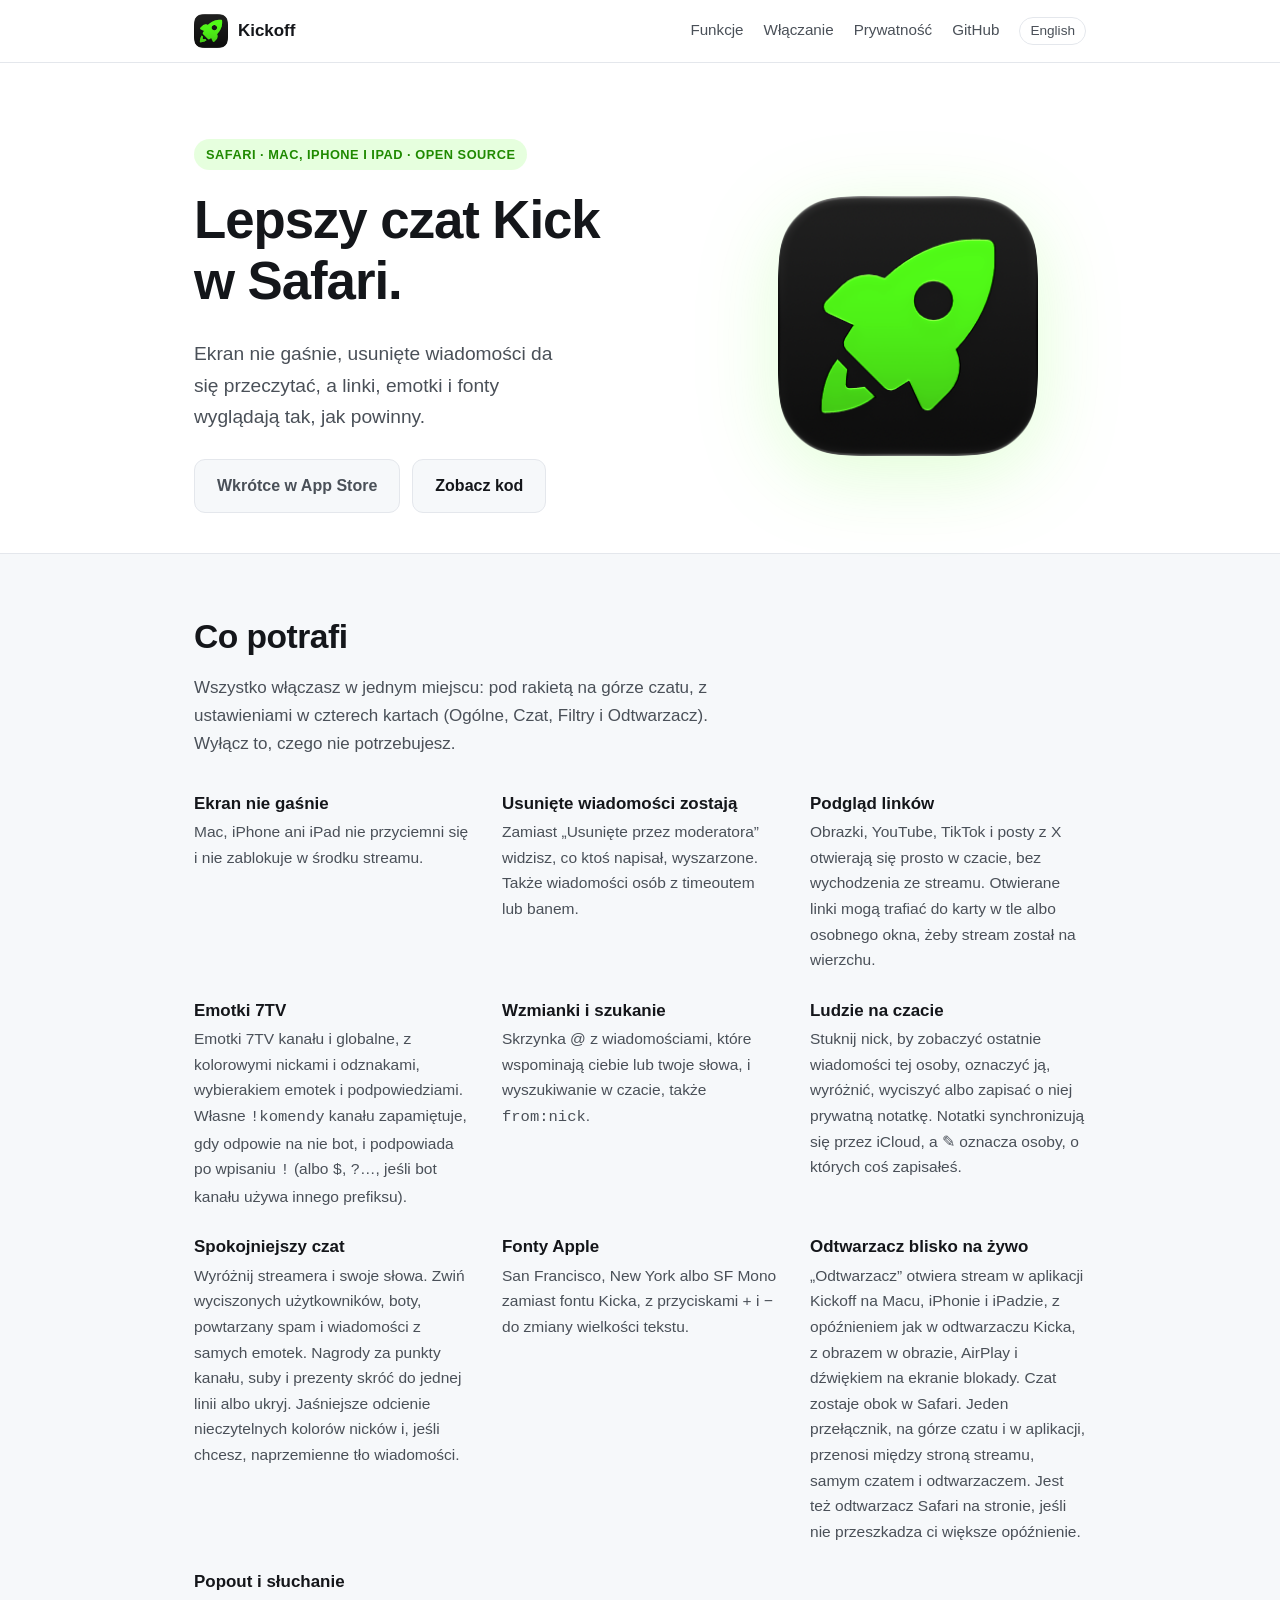
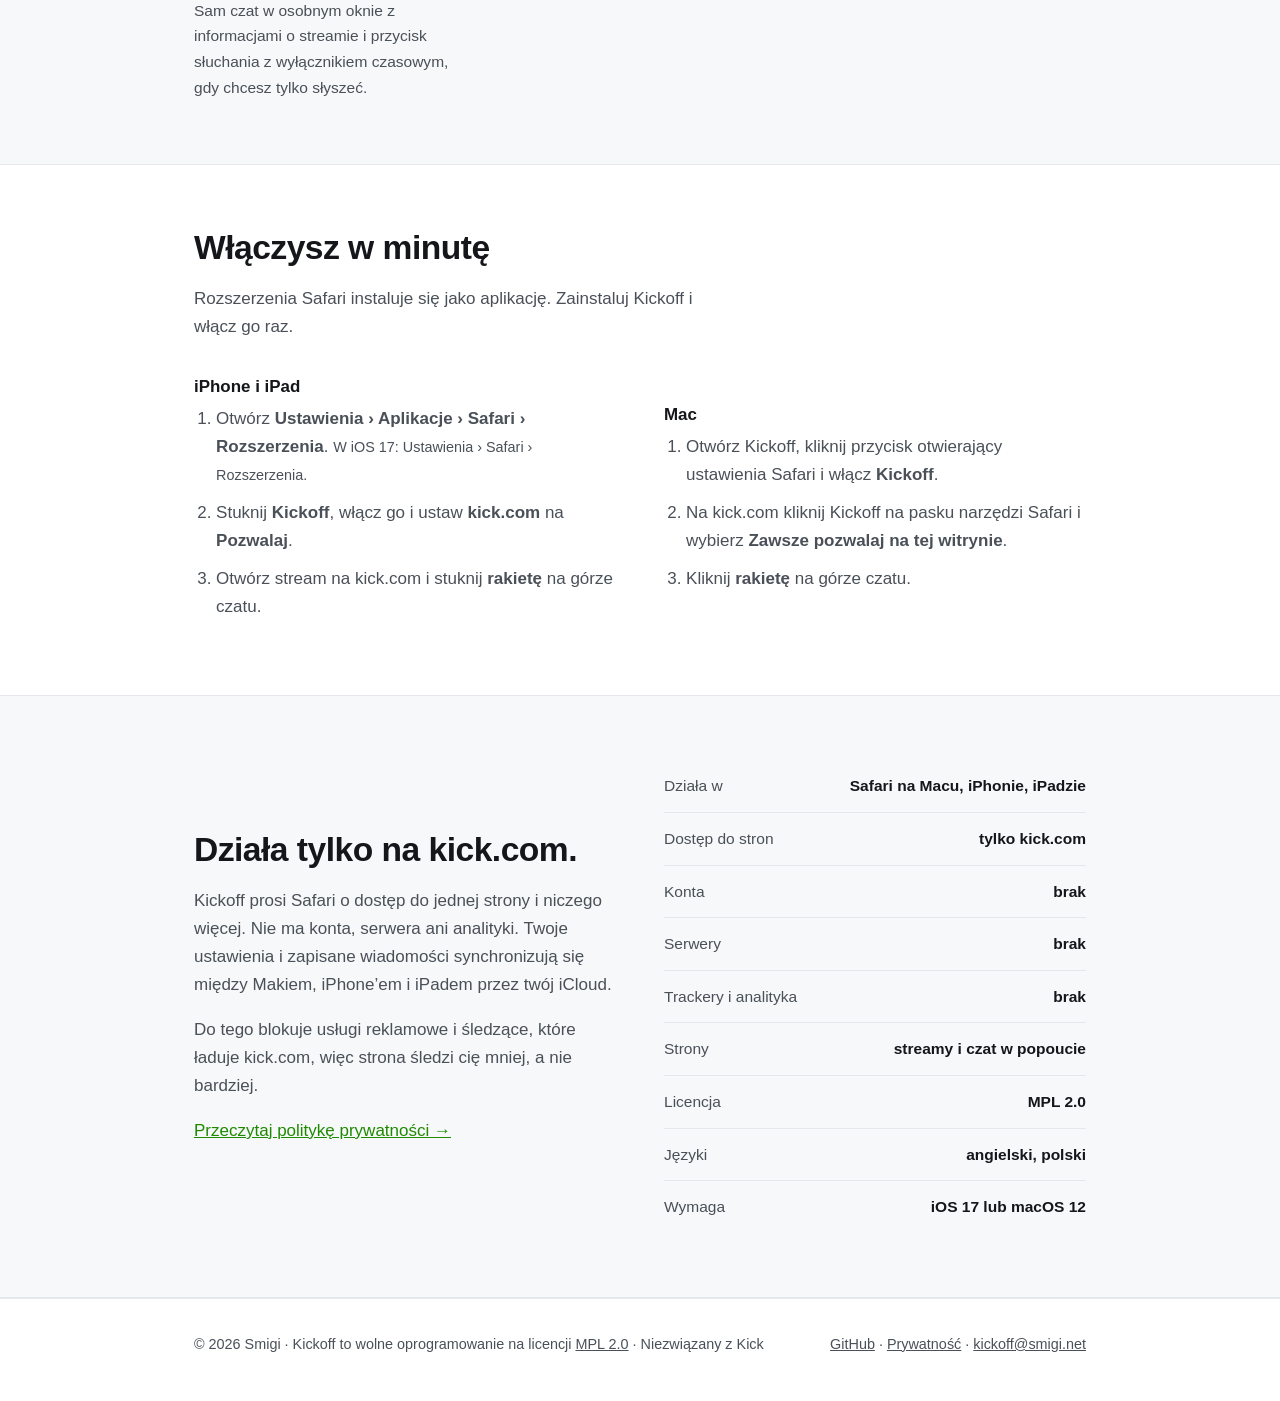
==== website/pl/index.html @ 50993822 "top channel row: Link interception (new tab), the channel link and folding buttons" ====
<!DOCTYPE html>
<html lang="pl">
<!--
  This Source Code Form is subject to the terms of the Mozilla Public License,
  v. 2.0. If a copy of the MPL was not distributed with this file, You can
  obtain one at https://mozilla.org/MPL/2.0/.
-->
<head>
  <meta charset="utf-8">
  <meta name="viewport" content="width=device-width, initial-scale=1">
  <title>Kickoff — Lepszy czat Kick.com w Safari</title>
  <meta name="description" content="Rozszerzenie Safari na Maca, iPhone’a i iPada, które ulepsza czat na Kick.com: ekran nie gaśnie, usunięte wiadomości zostają, linki mają podgląd, są emotki 7TV i fonty Apple. Bez kont i trackerów. Open source, MPL 2.0.">
  <meta property="og:title" content="Kickoff — Lepszy czat Kick.com w Safari">
  <meta property="og:description" content="Ekran nie gaśnie, usunięte wiadomości zostają, linki mają podgląd, są emotki 7TV. Dla Safari na Macu, iPhonie i iPadzie.">
  <meta property="og:image" content="https://kickoff.smigi.net/assets/icon.png">
  <meta property="og:url" content="https://kickoff.smigi.net/pl/">
  <meta name="theme-color" content="#0b0d0e">
  <meta property="og:locale" content="pl">
  <meta property="og:locale:alternate" content="en">
  <link rel="canonical" href="https://kickoff.smigi.net/pl/">
  <link rel="alternate" hreflang="en" href="https://kickoff.smigi.net/">
  <link rel="alternate" hreflang="pl" href="https://kickoff.smigi.net/pl/">
  <link rel="alternate" hreflang="x-default" href="https://kickoff.smigi.net/">
  <link rel="icon" href="../assets/icon.png" type="image/png">
  <link rel="stylesheet" href="../style.css">
</head>
<body>

<header>
  <div class="wrap">
    <a class="logo" href="/pl/">
      <img src="../assets/icon.png" alt="" width="34" height="34">
      Kickoff
    </a>
    <nav>
      <a href="#features">Funkcje</a>
      <a href="#setup">Włączanie</a>
      <a href="/pl/privacy/">Prywatność</a>
      <a href="https://github.com/lakafior/Kickoff">GitHub</a>
      <a class="lang" href="/" hreflang="en" lang="en">English</a>
    </nav>
  </div>
</header>

<section class="hero">
  <div class="wrap">
    <div>
      <span class="tag">Safari · Mac, iPhone i iPad · Open source</span>
      <h1>Lepszy czat Kick w&nbsp;Safari.</h1>
      <p class="lede">Ekran nie gaśnie, usunięte wiadomości da się przeczytać, a linki, emotki i fonty wyglądają tak, jak powinny.</p>
      <div class="cta">
        <span class="btn btn-soon">Wkrótce w App&nbsp;Store</span>
        <a class="btn btn-secondary" href="https://github.com/lakafior/Kickoff">Zobacz kod</a>
      </div>
    </div>
    <img class="hero-icon" src="../assets/icon.png" width="256" height="256" alt="Ikona Kickoff: zielona rakieta na czarnym tle.">
  </div>
</section>

<section id="features" class="alt">
  <div class="wrap">
    <div class="section-head">
      <h2>Co potrafi</h2>
      <p>Wszystko włączasz w jednym miejscu: pod rakietą na górze czatu, z ustawieniami w czterech kartach (Ogólne, Czat, Filtry i Odtwarzacz). Wyłącz to, czego nie potrzebujesz.</p>
    </div>
    <div class="grid">
      <div class="feature">
        <h3>Ekran nie gaśnie</h3>
        <p>Mac, iPhone ani iPad nie przyciemni się i nie zablokuje w środku streamu.</p>
      </div>
      <div class="feature">
        <h3>Usunięte wiadomości zostają</h3>
        <p>Zamiast „Usunięte przez moderatora” widzisz, co ktoś napisał, wyszarzone. Także wiadomości osób z timeoutem lub banem.</p>
      </div>
      <div class="feature">
        <h3>Podgląd linków</h3>
        <p>Obrazki, YouTube, TikTok i posty z X otwierają się prosto w czacie, bez wychodzenia ze streamu. Otwierane linki mogą trafiać do karty w tle albo osobnego okna, żeby stream został na wierzchu.</p>
      </div>
      <div class="feature">
        <h3>Emotki 7TV</h3>
        <p>Emotki 7TV kanału i globalne, z kolorowymi nickami i odznakami, wybierakiem emotek i podpowiedziami. Własne <code>!komendy</code> kanału zapamiętuje, gdy odpowie na nie bot, i podpowiada po wpisaniu <code>!</code> (albo <code>$</code>, <code>?</code>…, jeśli bot kanału używa innego prefiksu).</p>
      </div>
      <div class="feature">
        <h3>Wzmianki i szukanie</h3>
        <p>Skrzynka @ z wiadomościami, które wspominają ciebie lub twoje słowa, i wyszukiwanie w czacie, także <code>from:nick</code>.</p>
      </div>
      <div class="feature">
        <h3>Ludzie na czacie</h3>
        <p>Stuknij nick, by zobaczyć ostatnie wiadomości tej osoby, oznaczyć ją, wyróżnić, wyciszyć albo zapisać o niej prywatną notatkę. Notatki synchronizują się przez iCloud, a ✎ oznacza osoby, o których coś zapisałeś.</p>
      </div>
      <div class="feature">
        <h3>Spokojniejszy czat</h3>
        <p>Wyróżnij streamera i swoje słowa. Zwiń wyciszonych użytkowników, boty, powtarzany spam i wiadomości z samych emotek. Nagrody za punkty kanału, suby i prezenty skróć do jednej linii albo ukryj. Jaśniejsze odcienie nieczytelnych kolorów nicków i, jeśli chcesz, naprzemienne tło wiadomości.</p>
      </div>
      <div class="feature">
        <h3>Fonty Apple</h3>
        <p>San Francisco, New York albo SF Mono zamiast fontu Kicka, z przyciskami + i − do zmiany wielkości tekstu.</p>
      </div>
      <div class="feature">
        <h3>Odtwarzacz blisko na żywo</h3>
        <p>„Odtwarzacz” otwiera stream w aplikacji Kickoff na Macu, iPhonie i iPadzie, z opóźnieniem jak w odtwarzaczu Kicka, z obrazem w obrazie, AirPlay i dźwiękiem na ekranie blokady. Czat zostaje obok w Safari. Jeden przełącznik, na górze czatu i w aplikacji, przenosi między stroną streamu, samym czatem i odtwarzaczem. Jest też odtwarzacz Safari na stronie, jeśli nie przeszkadza ci większe opóźnienie.</p>
      </div>
      <div class="feature">
        <h3>Popout i słuchanie</h3>
        <p>Sam czat w osobnym oknie z informacjami o streamie i przycisk słuchania z wyłącznikiem czasowym, gdy chcesz tylko słyszeć.</p>
      </div>
    </div>
  </div>
</section>

<section id="setup">
  <div class="wrap">
    <div class="section-head">
      <h2>Włączysz w minutę</h2>
      <p>Rozszerzenia Safari instaluje się jako aplikację. Zainstaluj Kickoff i włącz go raz.</p>
    </div>
    <div class="split">
      <div>
        <h3>iPhone i iPad</h3>
        <ol class="steps">
          <li>Otwórz <b>Ustawienia › Aplikacje › Safari › Rozszerzenia</b>. <span class="note">W iOS 17: Ustawienia › Safari › Rozszerzenia.</span></li>
          <li>Stuknij <b>Kickoff</b>, włącz go i ustaw <b>kick.com</b> na <b>Pozwalaj</b>.</li>
          <li>Otwórz stream na kick.com i stuknij <b>rakietę</b> na górze czatu.</li>
        </ol>
      </div>
      <div>
        <h3>Mac</h3>
        <ol class="steps">
          <li>Otwórz Kickoff, kliknij przycisk otwierający ustawienia Safari i włącz <b>Kickoff</b>.</li>
          <li>Na kick.com kliknij Kickoff na pasku narzędzi Safari i wybierz <b>Zawsze pozwalaj na tej witrynie</b>.</li>
          <li>Kliknij <b>rakietę</b> na górze czatu.</li>
        </ol>
      </div>
    </div>
  </div>
</section>

<section class="alt">
  <div class="wrap">
    <div class="split">
      <div>
        <h2>Działa tylko na kick.com.</h2>
        <p>
          Kickoff prosi Safari o dostęp do jednej strony i niczego więcej. Nie ma
          konta, serwera ani analityki. Twoje ustawienia i zapisane wiadomości
          synchronizują się między Makiem, iPhone’em i iPadem przez twój iCloud.
        </p>
        <p>
          Do tego blokuje usługi reklamowe i śledzące, które ładuje kick.com, więc
          strona śledzi cię mniej, a nie bardziej.
        </p>
        <p><a href="/pl/privacy/">Przeczytaj politykę prywatności →</a></p>
      </div>
      <ul class="facts">
        <li><span>Działa w</span> <b>Safari na Macu, iPhonie, iPadzie</b></li>
        <li><span>Dostęp do stron</span> <b>tylko kick.com</b></li>
        <li><span>Konta</span> <b>brak</b></li>
        <li><span>Serwery</span> <b>brak</b></li>
        <li><span>Trackery i analityka</span> <b>brak</b></li>
        <li><span>Strony</span> <b>streamy i czat w popoucie</b></li>
        <li><span>Licencja</span> <b>MPL 2.0</b></li>
        <li><span>Języki</span> <b>angielski, polski</b></li>
        <li><span>Wymaga</span> <b>iOS 17 lub macOS 12</b></li>
      </ul>
    </div>
  </div>
</section>

<footer>
  <div class="wrap">
    <span>© 2026 Smigi · Kickoff to wolne oprogramowanie na licencji
      <a href="https://github.com/lakafior/Kickoff/blob/main/LICENSE">MPL 2.0</a> ·
      Niezwiązany z Kick</span>
    <span>
      <a href="https://github.com/lakafior/Kickoff">GitHub</a> ·
      <a href="/pl/privacy/">Prywatność</a> ·
      <a href="mailto:kickoff@smigi.net">kickoff@smigi.net</a>
    </span>
  </div>
</footer>

<!-- smigi.net window chrome: traffic lights + minimize-to-dock.
     Loads from localhost during development, smigi.net in production. -->
<script>
  (function () {
    var local = location.hostname === "localhost" || location.hostname === "127.0.0.1";
    var s = document.createElement("script");
    s.src = (local ? "" : "https://smigi.net") + "/os/chrome.js";
    s.dataset.app = "kickoff";
    s.dataset.title = "Kickoff";
    document.head.appendChild(s);
  })();
</script>

</body>
</html>
---- website/style.css ----
/* This Source Code Form is subject to the terms of the Mozilla Public License,
   v. 2.0. If a copy of the MPL was not distributed with this file, You can
   obtain one at https://mozilla.org/MPL/2.0/. */

/* No framework, no build step, no JavaScript of our own. Same shape as
   dutch.smigi.net, in Kickoff's colours: Kick green on near-black. */

:root {
  --green: #53fc18;  /* the app icon's rocket */
  --green-ink: #1f8a00; /* green text that reads on white */
  --ink: #14161a;
  --body: #4a5058;
  --line: #e4e7ec;
  --bg: #ffffff;
  --panel: #f6f8fa;
  --radius: 14px;
  --wrap: 940px;
}

@media (prefers-color-scheme: dark) {
  :root {
    --green-ink: var(--green);
    --ink: #f2f4f7;
    --body: #a8b0ba;
    --line: #262a31;
    --bg: #0b0d0e;
    --panel: #141719;
  }
}

* { box-sizing: border-box; }

html { -webkit-text-size-adjust: 100%; }

body {
  margin: 0;
  background: var(--bg);
  color: var(--body);
  font: 17px/1.65 -apple-system, BlinkMacSystemFont, "Segoe UI", Roboto,
        "Helvetica Neue", Arial, sans-serif;
  text-rendering: optimizeLegibility;
}

.wrap {
  width: 100%;
  max-width: var(--wrap);
  margin: 0 auto;
  padding: 0 24px;
}

h1, h2, h3 { color: var(--ink); line-height: 1.15; margin: 0 0 .5em; }
h1 { font-size: clamp(2.1rem, 6vw, 3.3rem); letter-spacing: -.02em; font-weight: 700; }
h2 { font-size: clamp(1.5rem, 3.6vw, 2.1rem); letter-spacing: -.015em; font-weight: 650; }
h3 { font-size: 1.06rem; font-weight: 650; }
p { margin: 0 0 1em; }
a { color: var(--green-ink); }

/* ---- header ---- */

header {
  border-bottom: 1px solid var(--line);
  position: sticky;
  top: var(--mw-bar-h, 0px); /* clears the smigi.net titlebar when present */
  background: color-mix(in srgb, var(--bg) 88%, transparent);
  backdrop-filter: saturate(160%) blur(12px);
  z-index: 10;
}

/* In windowed mode the page scrolls inside the frame, so stick to its top */
html.mw-windowed header { top: 0; }
header .wrap {
  display: flex;
  align-items: center;
  justify-content: space-between;
  gap: 16px;
  min-height: 62px;
  flex-wrap: wrap;
}
.logo {
  display: inline-flex;
  align-items: center;
  gap: 10px;
  font-weight: 650;
  color: var(--ink);
  text-decoration: none;
  font-size: 1.06rem;
}
.logo img { border-radius: 8px; display: block; }
nav { display: flex; gap: 20px; flex-wrap: wrap; }
nav a { color: var(--body); text-decoration: none; font-size: .95rem; }
nav a:hover { color: var(--ink); }

/* The language switch: set apart from the section links, as on Dutch's site. */
nav a.lang {
  padding: 2px 10px;
  border: 1px solid var(--line);
  border-radius: 999px;
  font-size: .85rem;
}

/* ---- hero ---- */

.hero { padding: 76px 0 40px; }
.hero .wrap {
  display: grid;
  grid-template-columns: 1.15fr .85fr;
  gap: 56px;
  align-items: center;
}
.lede { font-size: 1.2rem; max-width: 36ch; }
.tag {
  display: inline-block;
  font-size: .8rem;
  font-weight: 600;
  letter-spacing: .04em;
  text-transform: uppercase;
  color: var(--green-ink);
  background: rgba(83, 252, 24, .14);
  border-radius: 999px;
  padding: 5px 12px;
  margin-bottom: 20px;
}

.cta { display: flex; gap: 12px; flex-wrap: wrap; margin-top: 26px; }
.btn {
  display: inline-block;
  padding: 13px 22px;
  border-radius: 11px;
  font-weight: 600;
  font-size: 1rem;
  text-decoration: none;
  border: 1px solid transparent;
}
.btn-primary { color: #0b0d0e; background: var(--green); }
.btn-secondary { color: var(--ink); border-color: var(--line); background: var(--panel); }
/* Until the App Store listing is live: looks like the button, isn't a link. */
.btn-soon { color: var(--body); border-color: var(--line); background: var(--panel); cursor: default; }

.hero-icon {
  display: block;
  width: 100%;
  max-width: 260px;
  height: auto;
  margin-inline: auto;
  filter: drop-shadow(0 18px 40px rgba(83, 252, 24, .18));
}

/* ---- sections ---- */

section { padding: 64px 0; }
section.alt { background: var(--panel); border-block: 1px solid var(--line); }
.section-head { max-width: 56ch; margin-bottom: 36px; }

.grid {
  display: grid;
  grid-template-columns: repeat(auto-fit, minmax(230px, 1fr));
  gap: 28px 32px;
}
.feature p { margin: 0; font-size: .97rem; }
.feature h3 { margin-bottom: .35em; }

.split {
  display: grid;
  grid-template-columns: 1fr 1fr;
  gap: 48px;
  align-items: center;
}

.steps { margin: 0; padding-left: 1.3em; }
.steps li { margin-bottom: .6em; }
.steps h3 { margin-bottom: .6em; }

.facts { list-style: none; margin: 0; padding: 0; }
.facts li {
  padding: 13px 0;
  border-bottom: 1px solid var(--line);
  display: flex;
  justify-content: space-between;
  gap: 18px;
  font-size: .97rem;
}
.facts li:last-child { border-bottom: 0; }
.facts b { color: var(--ink); font-weight: 600; text-align: right; }

.note { font-size: .9rem; }

/* ---- footer ---- */

footer {
  border-top: 1px solid var(--line);
  padding: 34px 0 46px;
  font-size: .9rem;
}
footer .wrap { display: flex; justify-content: space-between; gap: 18px; flex-wrap: wrap; }
footer a { color: var(--body); }

/* ---- prose (privacy) ---- */

/* padding-block, not the `padding` shorthand: this class sits on the same
   element as .wrap, and a shorthand here would reset .wrap's horizontal padding
   to zero and run the text into the edge of the screen. */
.prose { max-width: 68ch; padding-block: 56px 72px; }
.prose h2 { margin-top: 1.9em; }
.prose ul { padding-left: 1.15em; }
.prose li { margin-bottom: .45em; }
.prose .updated { font-size: .9rem; color: var(--body); }
.prose code { font-size: .9em; }

@media (max-width: 760px) {
  .hero { padding-top: 48px; }
  .hero .wrap, .split { grid-template-columns: 1fr; gap: 36px; }
  .hero-icon { max-width: 160px; }
  .lede { max-width: none; }
  section { padding: 48px 0; }
}
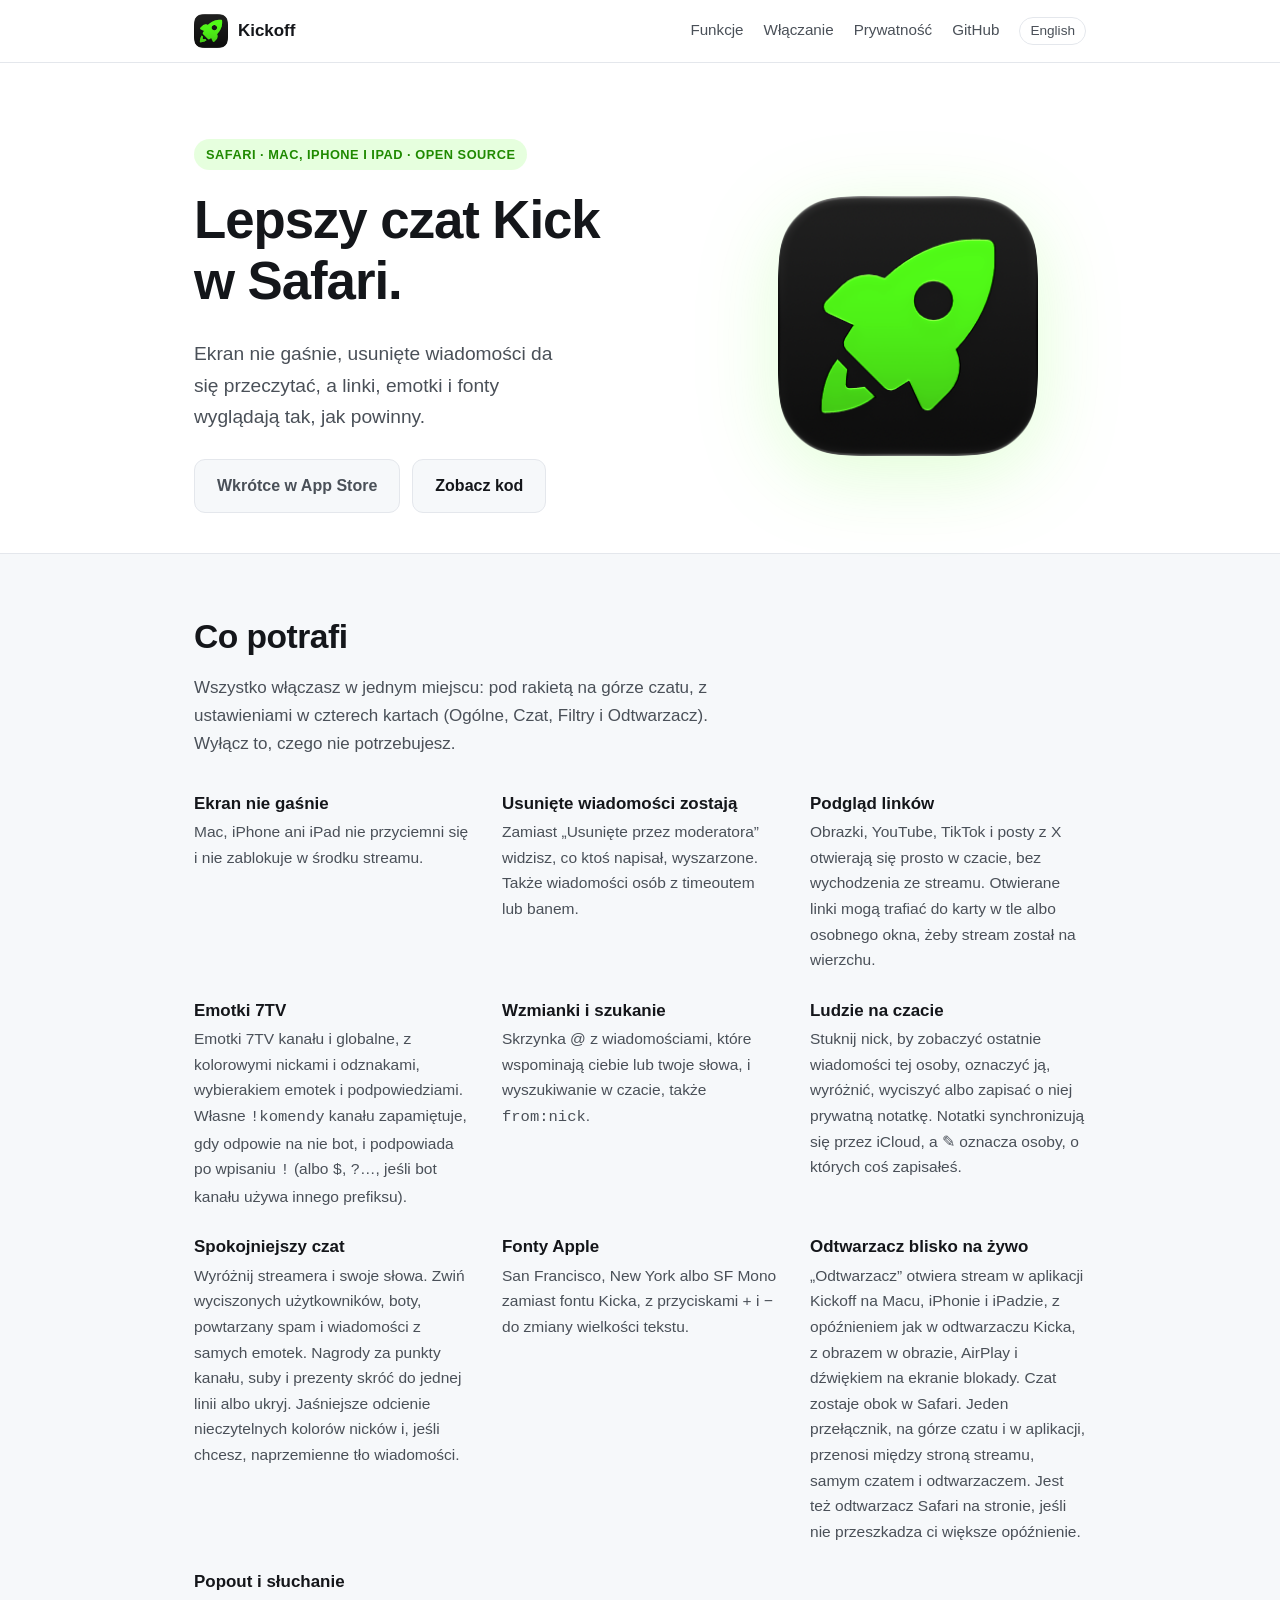
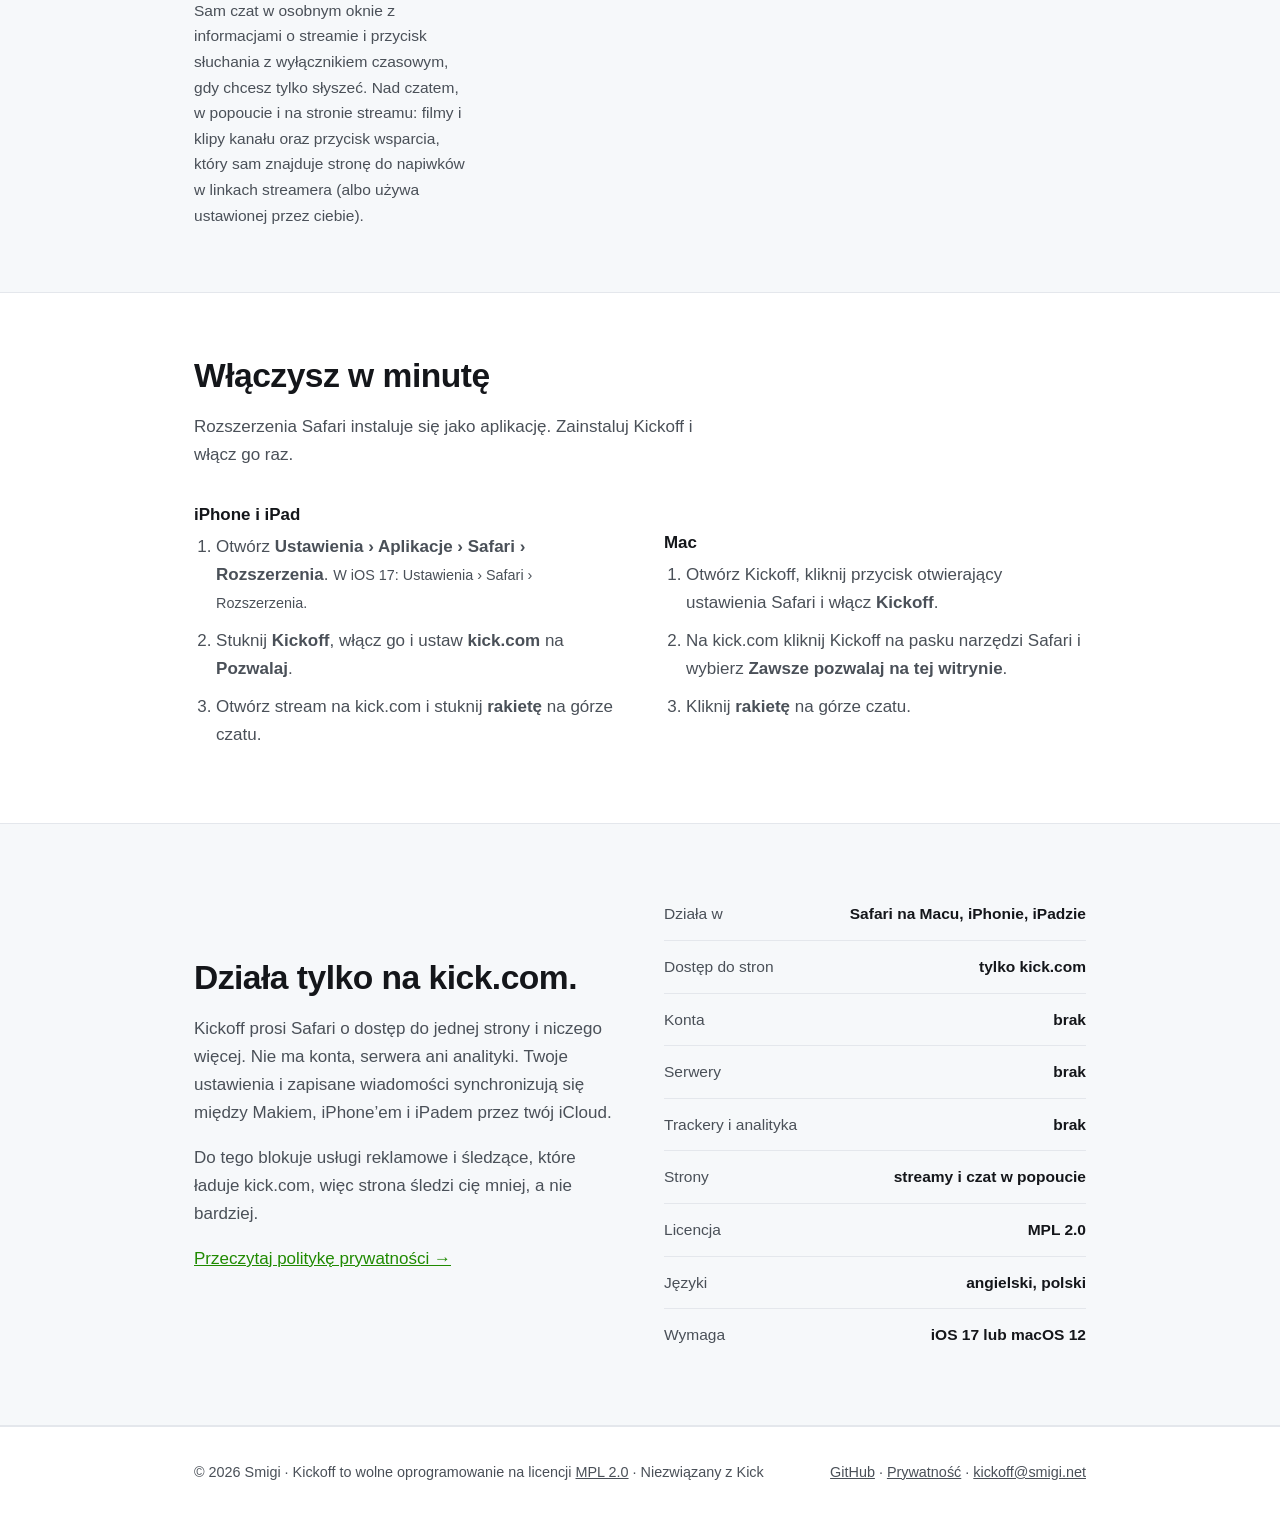
==== commit fcc54751: "new top row buttons: clip, vods, donate with per channel donate url. make all of those links open in" ====
--- a/website/pl/index.html
+++ b/website/pl/index.html
@@ -102,7 +102,7 @@
       </div>
       <div class="feature">
         <h3>Popout i słuchanie</h3>
-        <p>Sam czat w osobnym oknie z informacjami o streamie i przycisk słuchania z wyłącznikiem czasowym, gdy chcesz tylko słyszeć.</p>
+        <p>Sam czat w osobnym oknie z informacjami o streamie i przycisk słuchania z wyłącznikiem czasowym, gdy chcesz tylko słyszeć. Nad czatem, w popoucie i na stronie streamu: filmy i klipy kanału oraz przycisk wsparcia, który sam znajduje stronę do napiwków w linkach streamera (albo używa ustawionej przez ciebie).</p>
       </div>
     </div>
   </div>
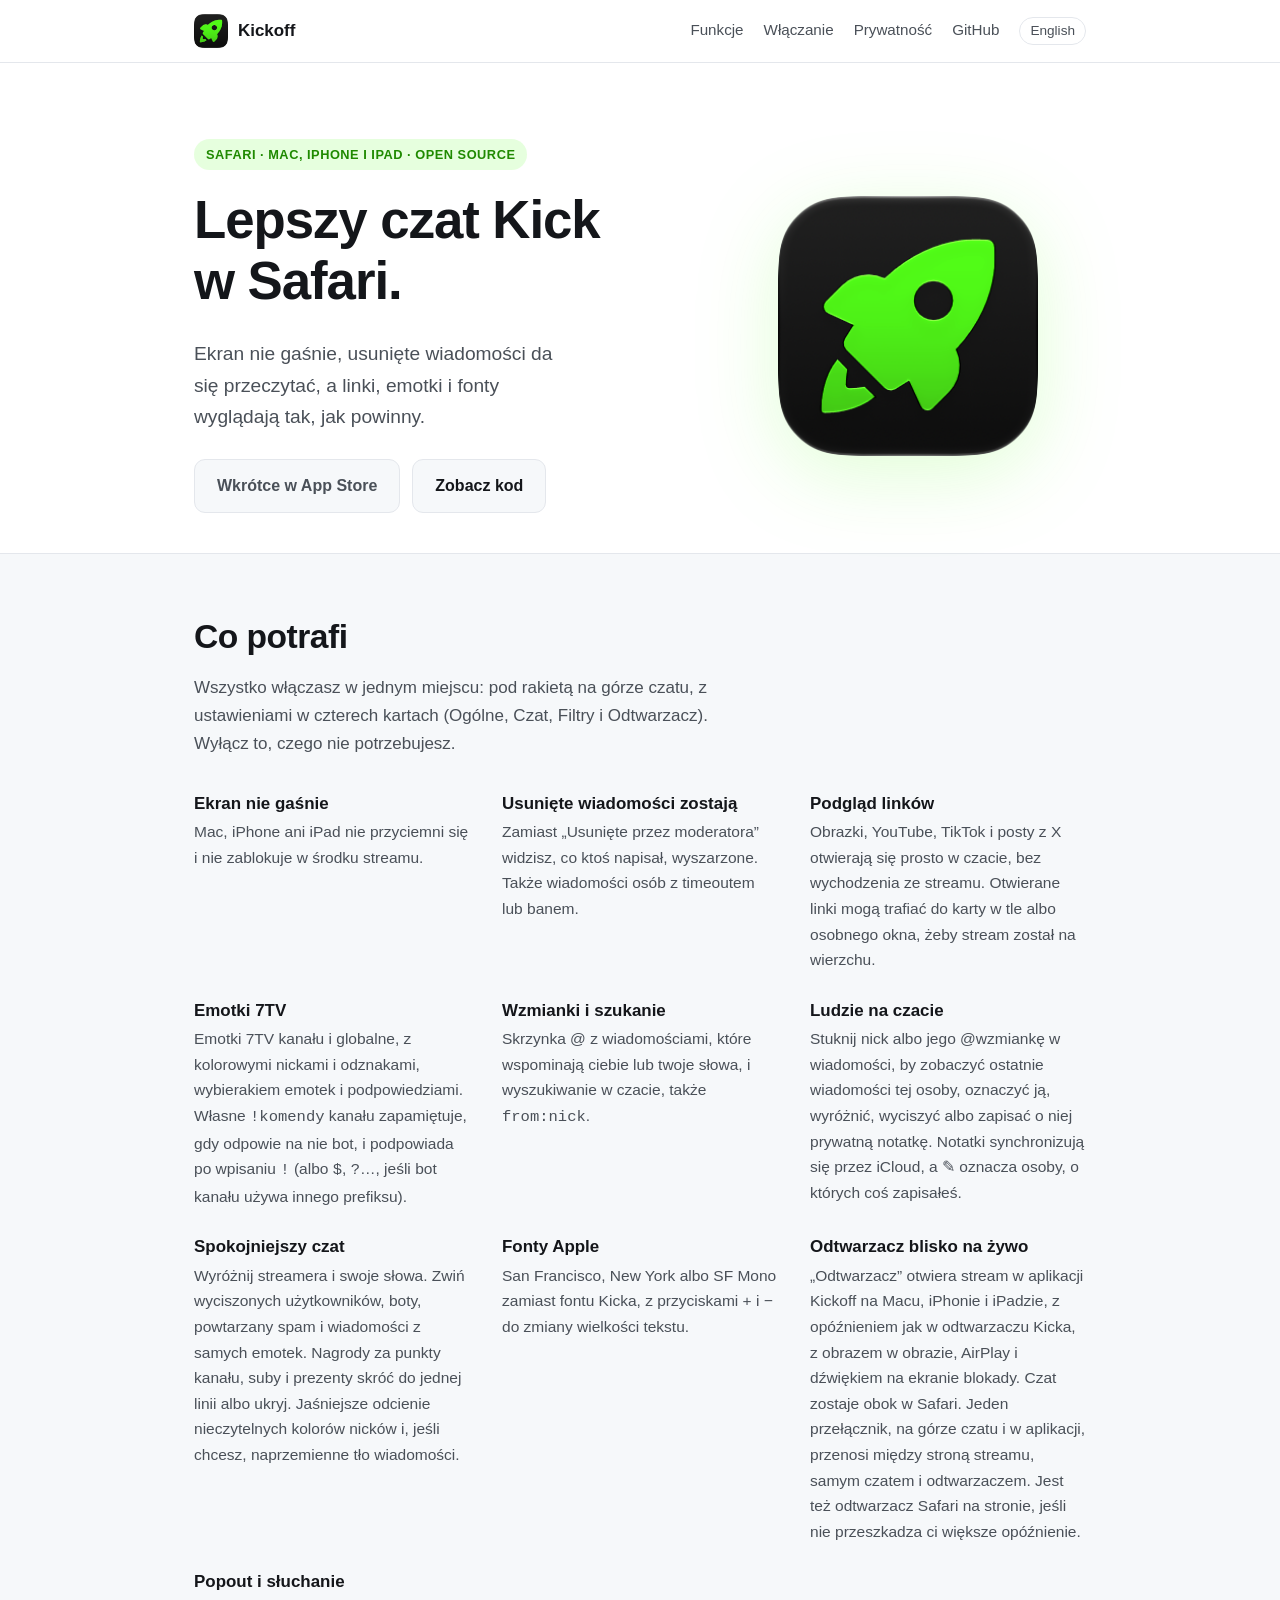
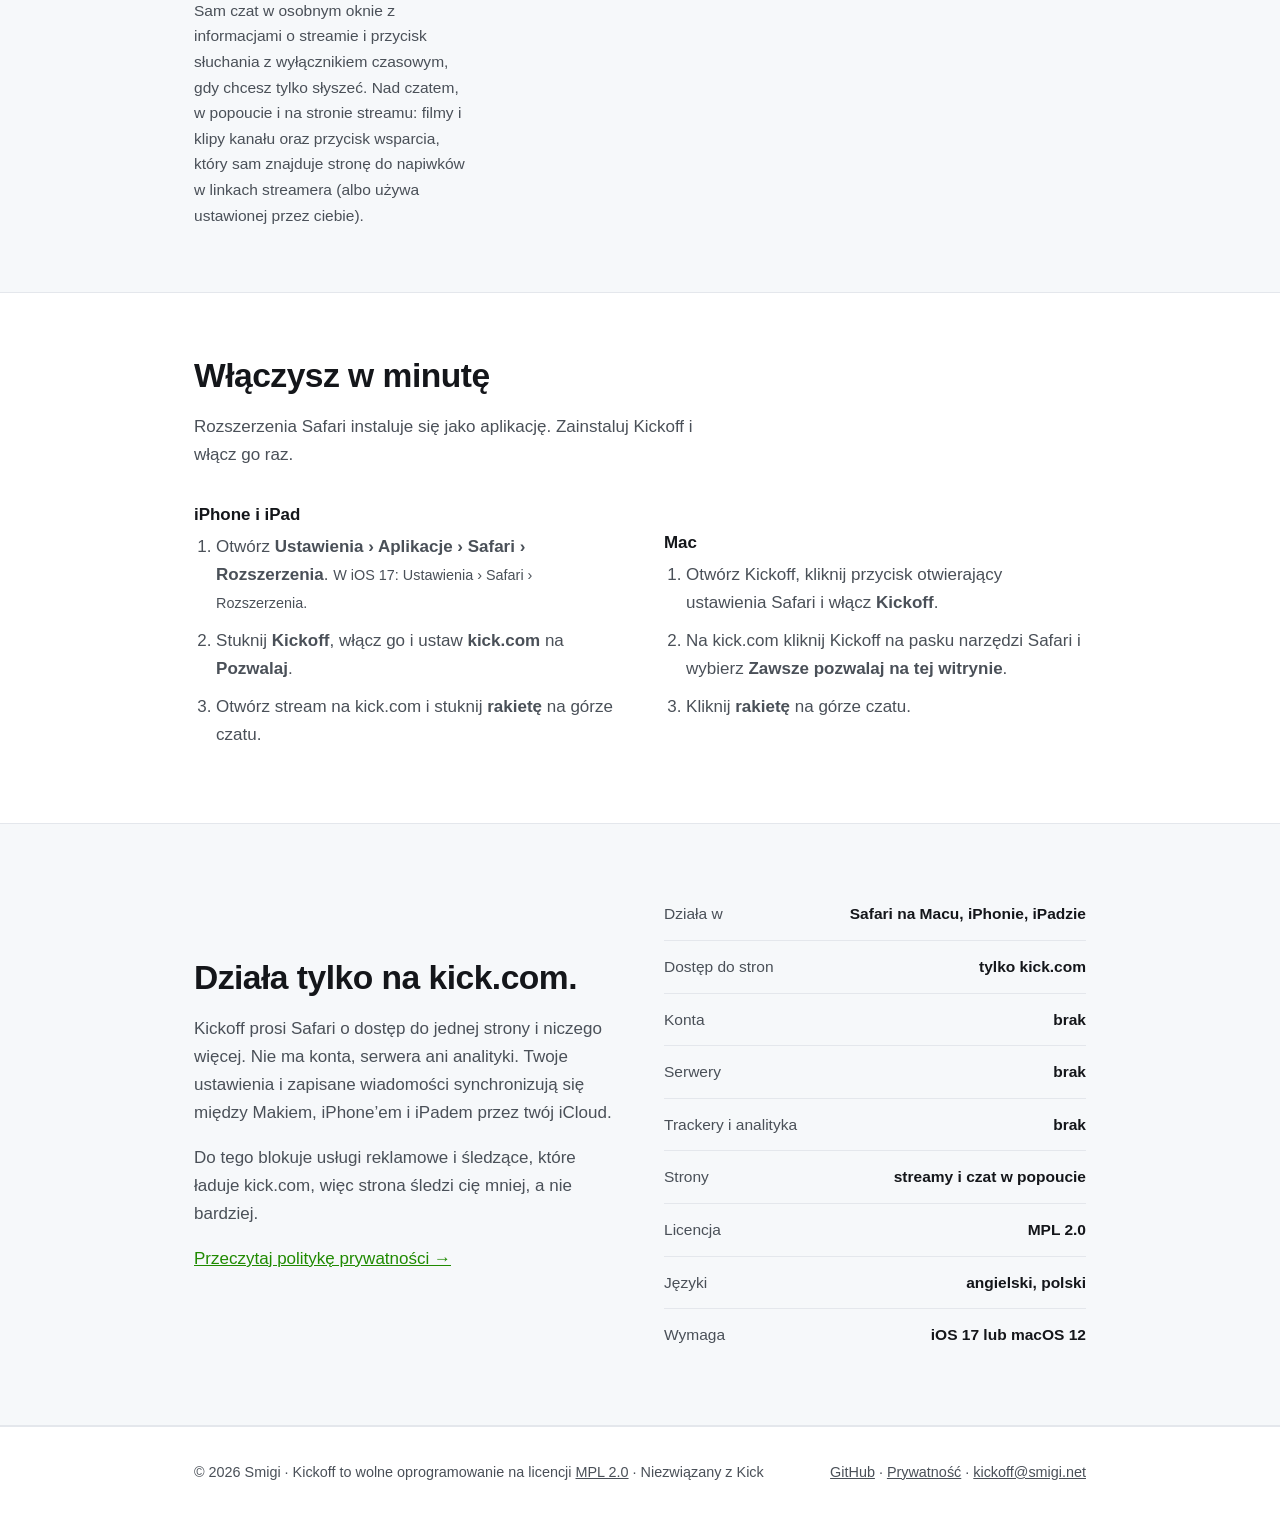
==== commit 98f72d33: "When a message contains @username, that name now shows in bold. Tapping it opens Kick’s user card fo" ====
--- a/website/pl/index.html
+++ b/website/pl/index.html
@@ -86,7 +86,7 @@
       </div>
       <div class="feature">
         <h3>Ludzie na czacie</h3>
-        <p>Stuknij nick, by zobaczyć ostatnie wiadomości tej osoby, oznaczyć ją, wyróżnić, wyciszyć albo zapisać o niej prywatną notatkę. Notatki synchronizują się przez iCloud, a ✎ oznacza osoby, o których coś zapisałeś.</p>
+        <p>Stuknij nick albo jego @wzmiankę w wiadomości, by zobaczyć ostatnie wiadomości tej osoby, oznaczyć ją, wyróżnić, wyciszyć albo zapisać o niej prywatną notatkę. Notatki synchronizują się przez iCloud, a ✎ oznacza osoby, o których coś zapisałeś.</p>
       </div>
       <div class="feature">
         <h3>Spokojniejszy czat</h3>
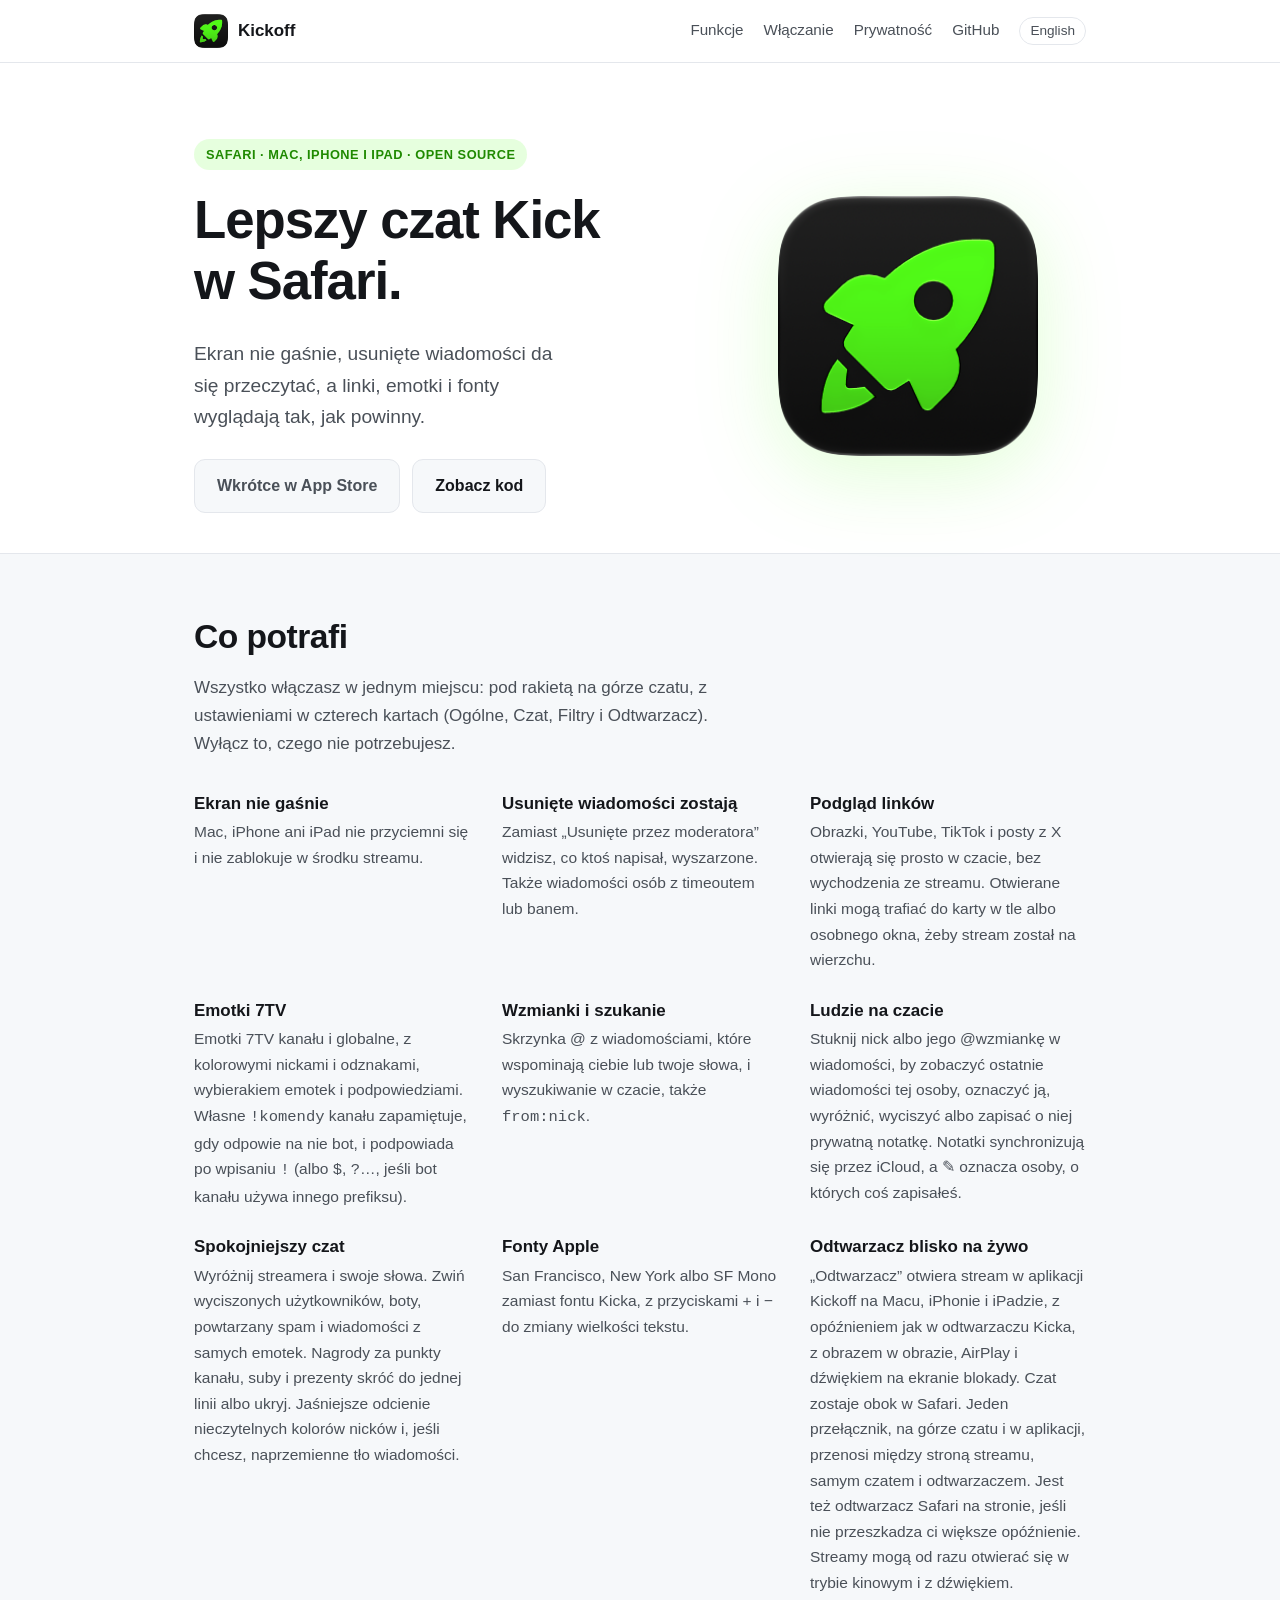
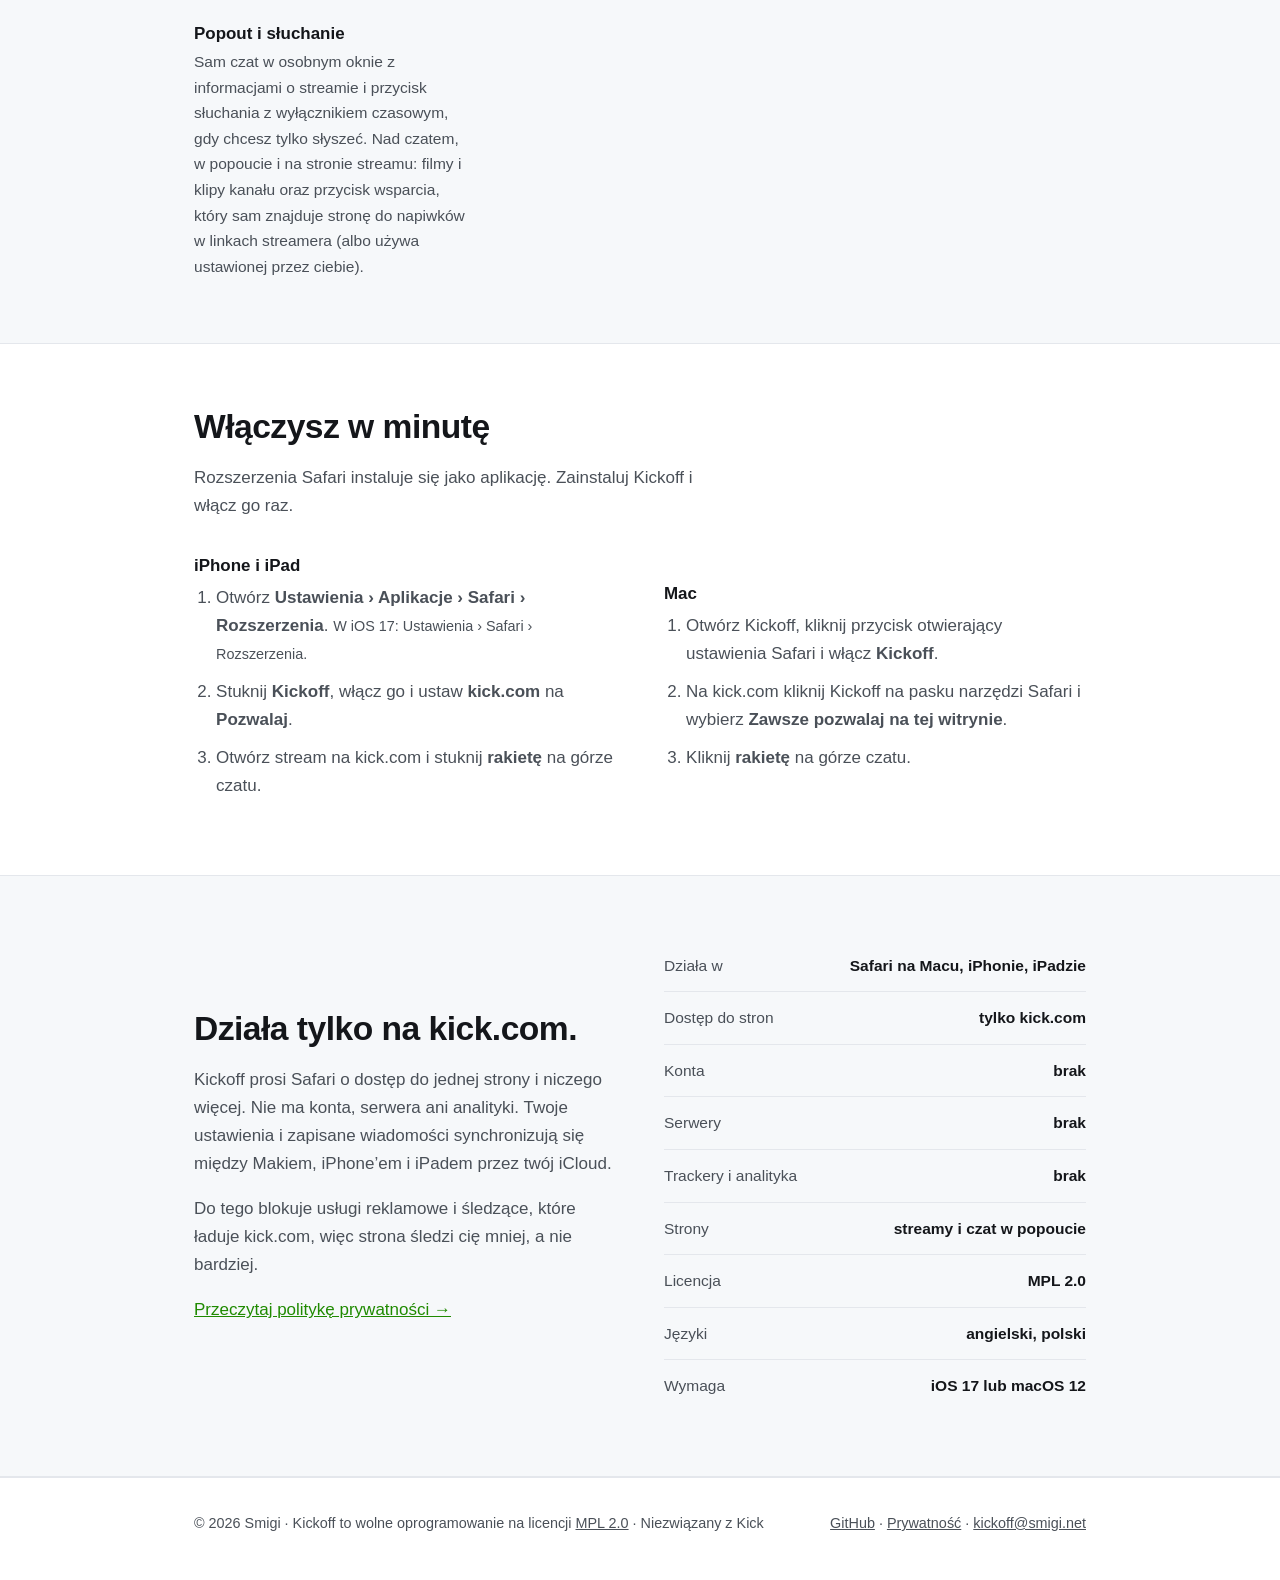
==== commit 74aacca6: "open stream in theater mode and unmuted by default" ====
--- a/website/pl/index.html
+++ b/website/pl/index.html
@@ -98,7 +98,7 @@
       </div>
       <div class="feature">
         <h3>Odtwarzacz blisko na żywo</h3>
-        <p>„Odtwarzacz” otwiera stream w aplikacji Kickoff na Macu, iPhonie i iPadzie, z opóźnieniem jak w odtwarzaczu Kicka, z obrazem w obrazie, AirPlay i dźwiękiem na ekranie blokady. Czat zostaje obok w Safari. Jeden przełącznik, na górze czatu i w aplikacji, przenosi między stroną streamu, samym czatem i odtwarzaczem. Jest też odtwarzacz Safari na stronie, jeśli nie przeszkadza ci większe opóźnienie.</p>
+        <p>„Odtwarzacz” otwiera stream w aplikacji Kickoff na Macu, iPhonie i iPadzie, z opóźnieniem jak w odtwarzaczu Kicka, z obrazem w obrazie, AirPlay i dźwiękiem na ekranie blokady. Czat zostaje obok w Safari. Jeden przełącznik, na górze czatu i w aplikacji, przenosi między stroną streamu, samym czatem i odtwarzaczem. Jest też odtwarzacz Safari na stronie, jeśli nie przeszkadza ci większe opóźnienie. Streamy mogą od razu otwierać się w trybie kinowym i z dźwiękiem.</p>
       </div>
       <div class="feature">
         <h3>Popout i słuchanie</h3>
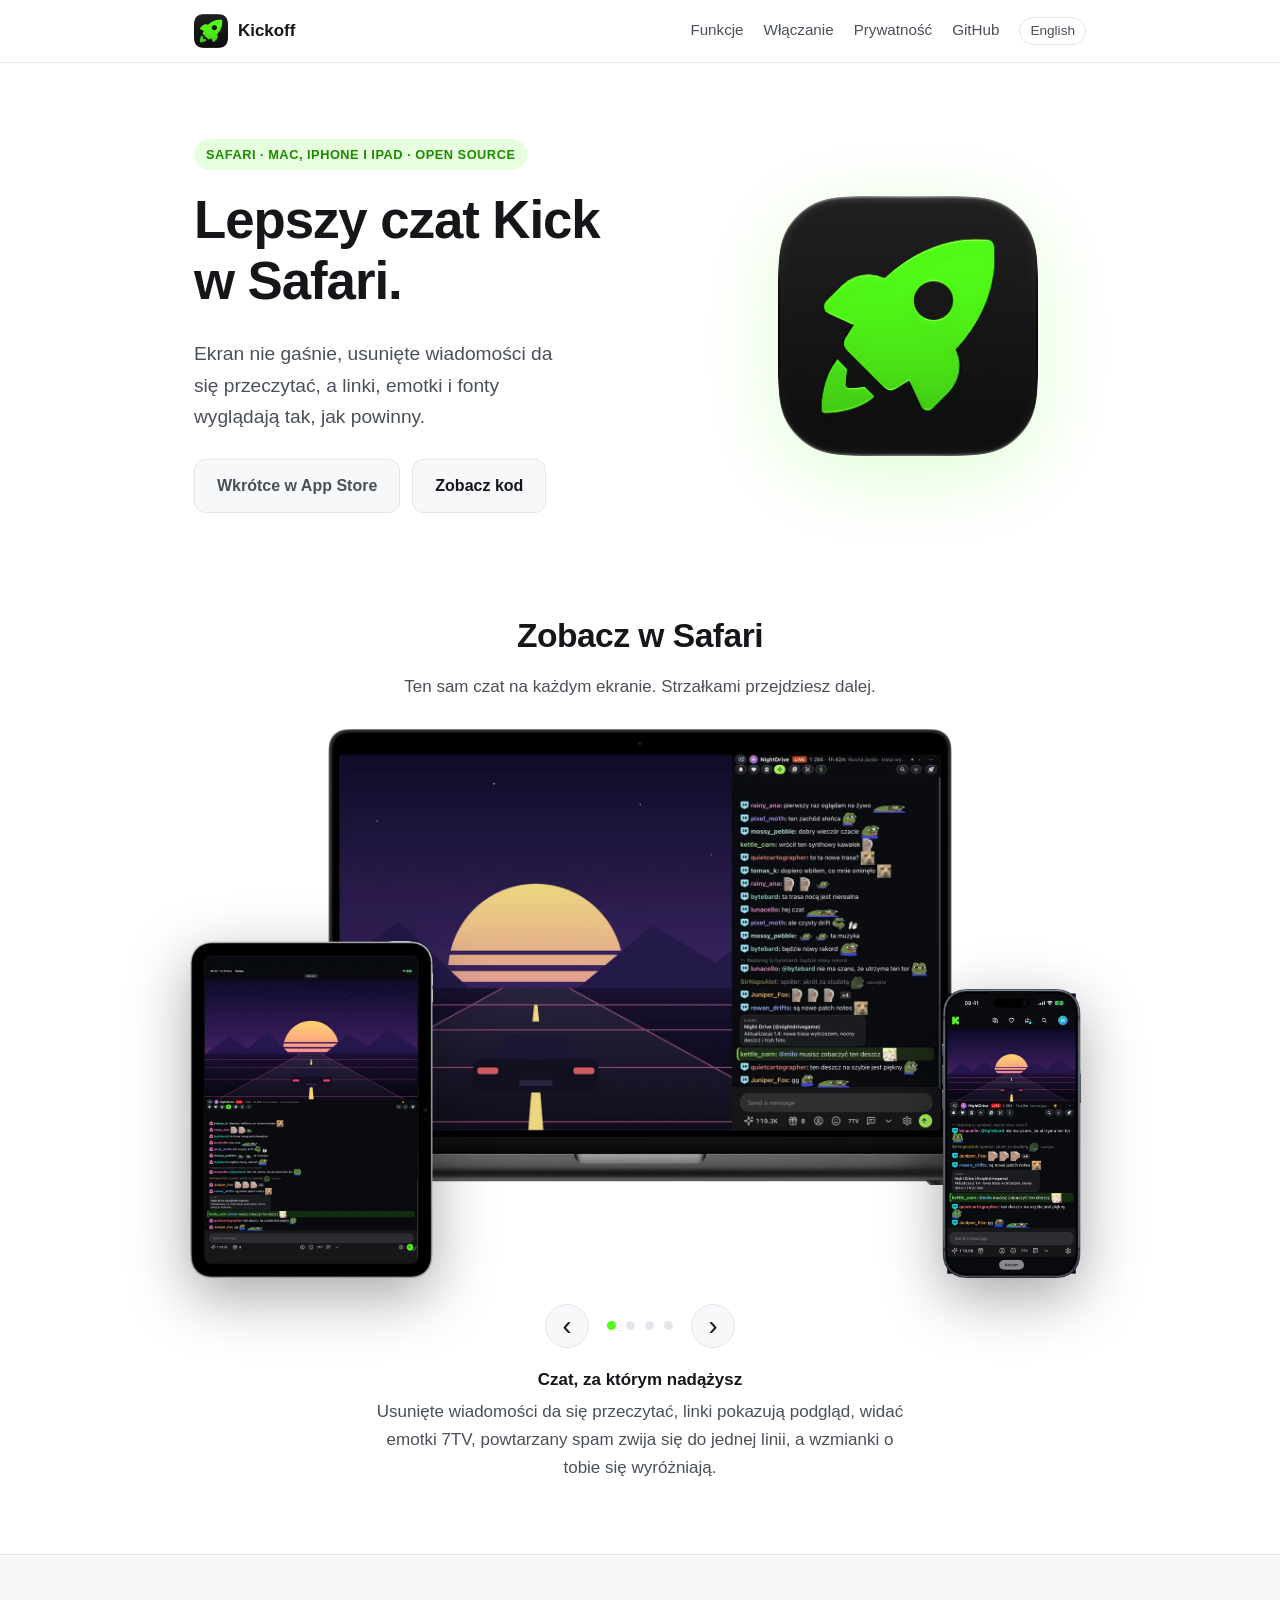
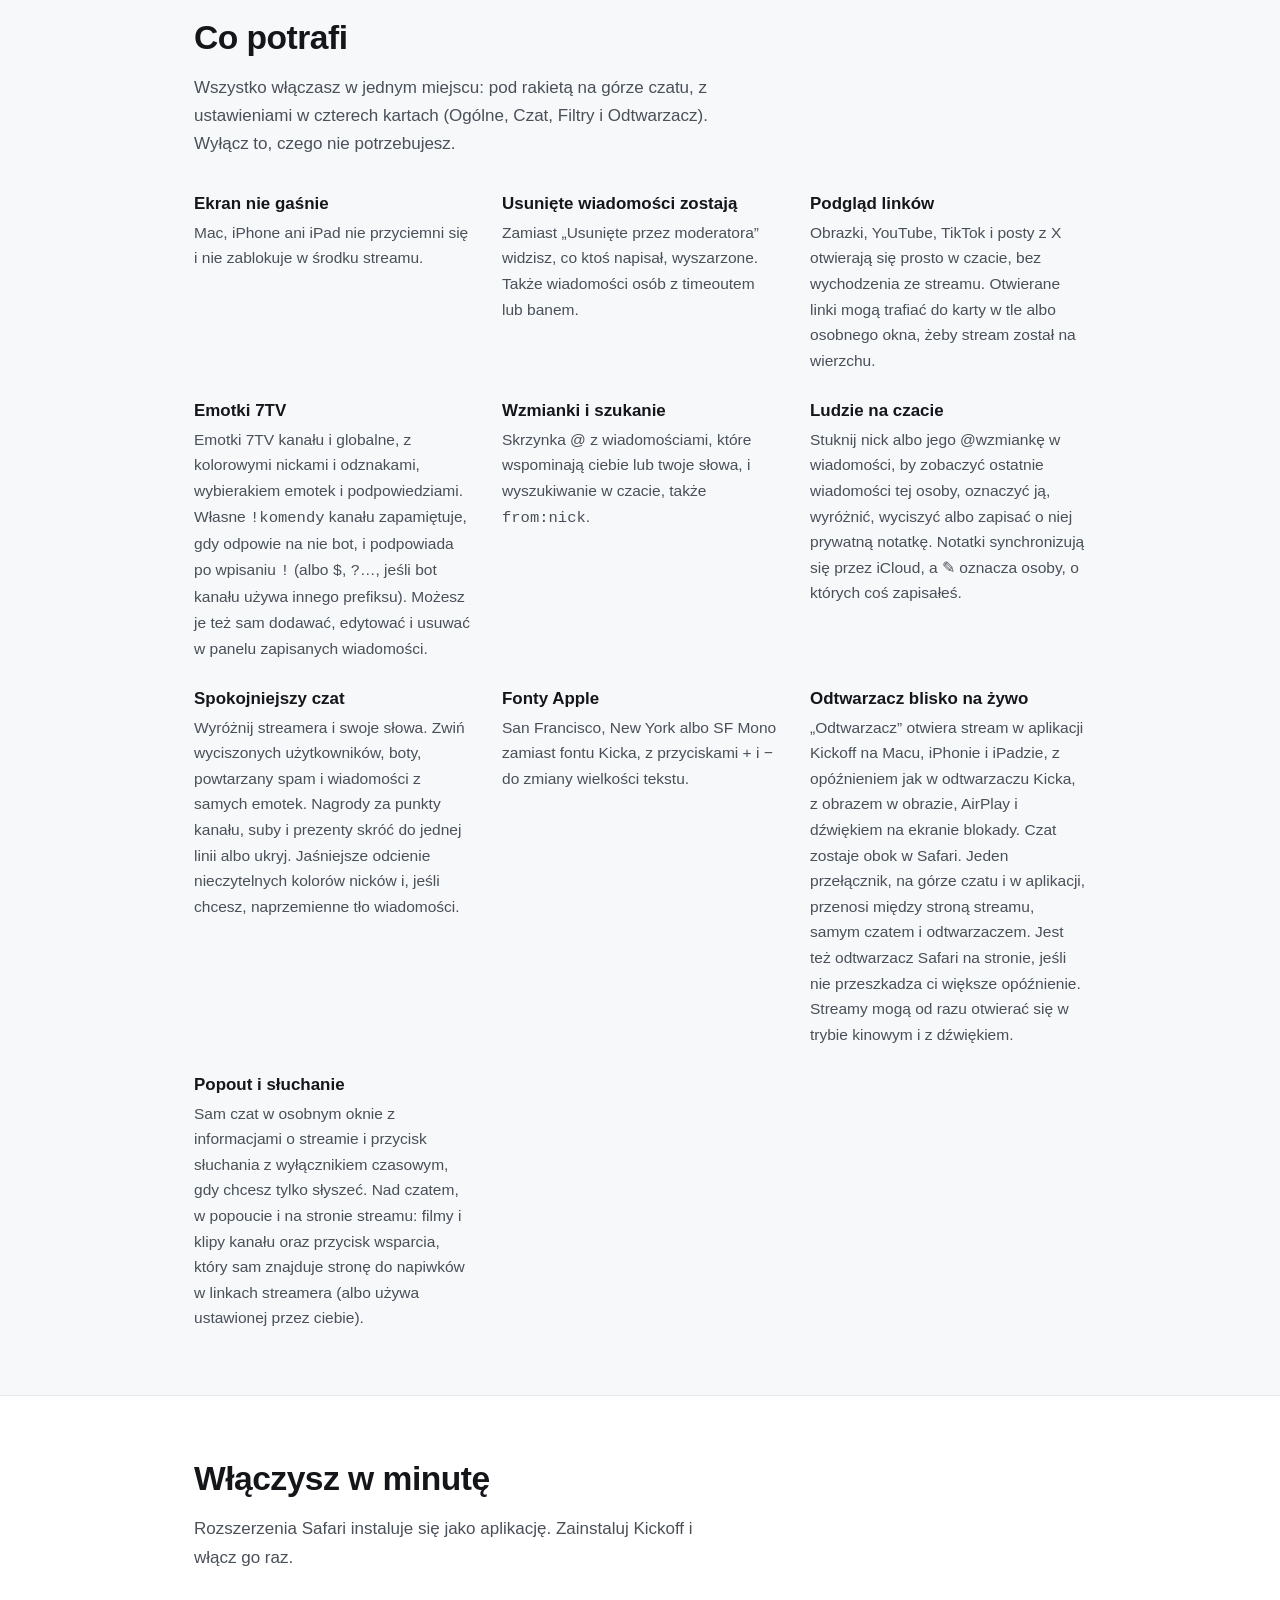
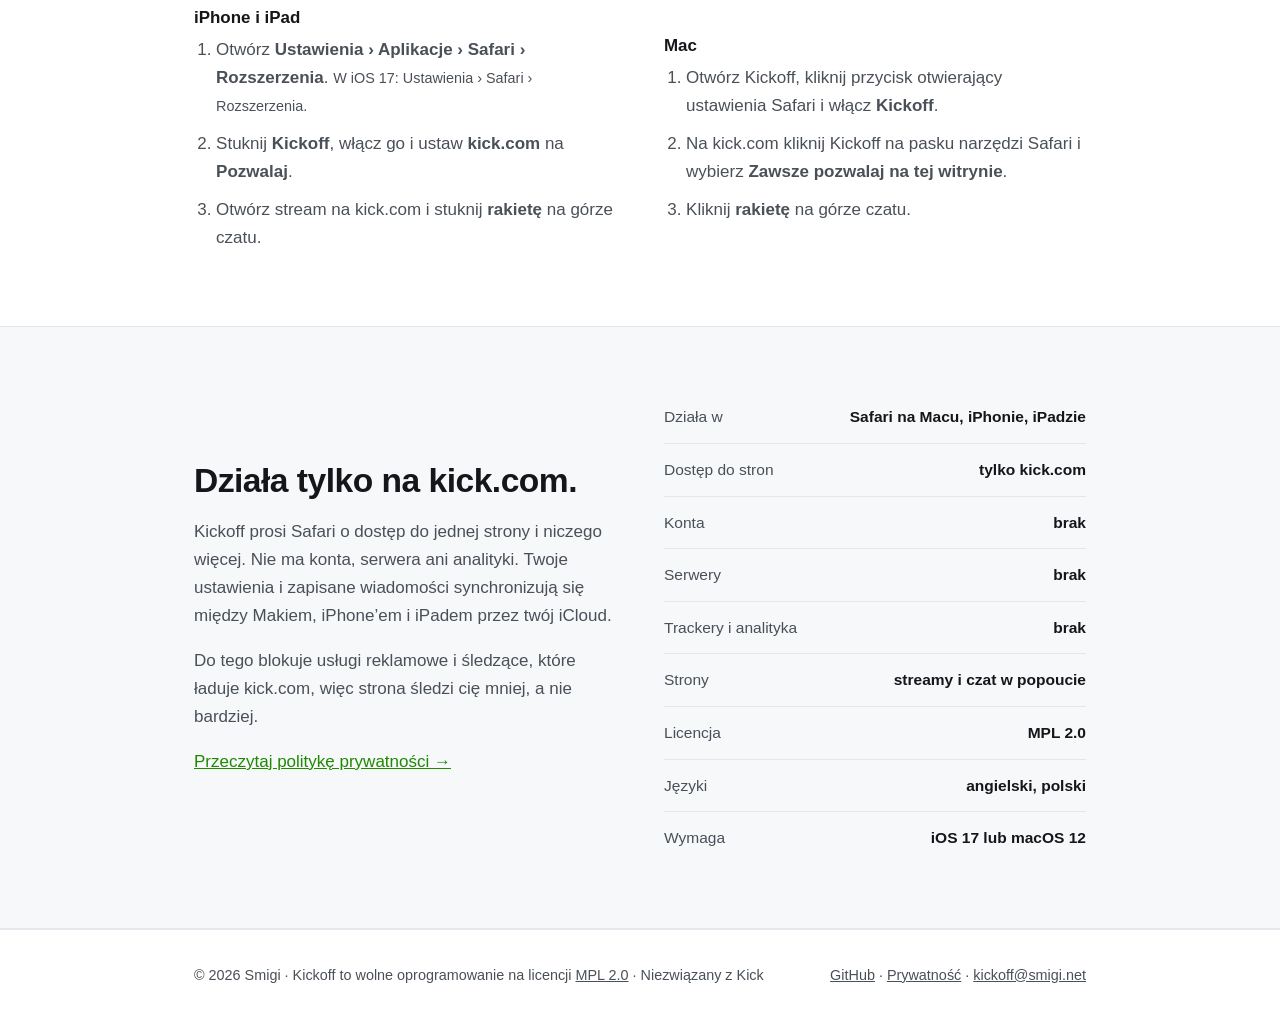
==== commit d1c0af23: "website screenshots, messages for bot (!) in saved messages options to edit add and remove them" ====
--- a/website/pl/index.html
+++ b/website/pl/index.html
@@ -57,6 +57,59 @@
   </div>
 </section>
 
+<section class="showcase" aria-label="Kickoff na Macu, iPadzie i iPhonie">
+  <div class="wrap">
+    <div class="section-head"><h2>Zobacz w Safari</h2><p>Ten sam czat na każdym ekranie. Strzałkami przejdziesz dalej.</p></div>
+    <!-- No JavaScript: one radio per step; the arrows and dots are labels for them. -->
+    <input class="shot-radio" type="radio" name="shot" id="shot-1" checked aria-label="Czat, za którym nadążysz">
+    <input class="shot-radio" type="radio" name="shot" id="shot-2" aria-label="Wszystko w jednym miejscu">
+    <input class="shot-radio" type="radio" name="shot" id="shot-3" aria-label="Wiesz, kto pisze">
+    <input class="shot-radio" type="radio" name="shot" id="shot-4" aria-label="Żadna wzmianka nie ucieknie">
+    <div class="stage">
+      <div class="dev dev-mac">
+        <img class="s1" src="../assets/showcase/pl/mac-1.webp" width="1600" height="966" alt="Kickoff w Safari na Macu: Czat, za którym nadążysz">
+        <img class="s2" src="../assets/showcase/pl/mac-2.webp" width="1600" height="966" alt="Kickoff w Safari na Macu: Wszystko w jednym miejscu" loading="lazy">
+        <img class="s3" src="../assets/showcase/pl/mac-3.webp" width="1600" height="966" alt="Kickoff w Safari na Macu: Wiesz, kto pisze" loading="lazy">
+        <img class="s4" src="../assets/showcase/pl/mac-4.webp" width="1600" height="966" alt="Kickoff w Safari na Macu: Żadna wzmianka nie ucieknie" loading="lazy">
+      </div>
+      <div class="dev dev-ipad">
+        <img class="s1" src="../assets/showcase/pl/ipad-1.webp" width="640" height="886" alt="Kickoff w Safari na iPadzie: Czat, za którym nadążysz">
+        <img class="s2" src="../assets/showcase/pl/ipad-2.webp" width="640" height="886" alt="Kickoff w Safari na iPadzie: Wszystko w jednym miejscu" loading="lazy">
+        <img class="s3" src="../assets/showcase/pl/ipad-3.webp" width="640" height="886" alt="Kickoff w Safari na iPadzie: Wiesz, kto pisze" loading="lazy">
+        <img class="s4" src="../assets/showcase/pl/ipad-4.webp" width="640" height="886" alt="Kickoff w Safari na iPadzie: Żadna wzmianka nie ucieknie" loading="lazy">
+      </div>
+      <div class="dev dev-iphone">
+        <img class="s1" src="../assets/showcase/pl/iphone-1.webp" width="440" height="912" alt="Kickoff w Safari na iPhonie: Czat, za którym nadążysz">
+        <img class="s2" src="../assets/showcase/pl/iphone-2.webp" width="440" height="912" alt="Kickoff w Safari na iPhonie: Wszystko w jednym miejscu" loading="lazy">
+        <img class="s3" src="../assets/showcase/pl/iphone-3.webp" width="440" height="912" alt="Kickoff w Safari na iPhonie: Wiesz, kto pisze" loading="lazy">
+        <img class="s4" src="../assets/showcase/pl/iphone-4.webp" width="440" height="912" alt="Kickoff w Safari na iPhonie: Żadna wzmianka nie ucieknie" loading="lazy">
+      </div>
+    </div>
+    <div class="shot-nav">
+      <label class="arrow prev p1" for="shot-4" aria-label="Poprzedni">‹</label>
+      <label class="arrow prev p2" for="shot-1" aria-label="Poprzedni">‹</label>
+      <label class="arrow prev p3" for="shot-2" aria-label="Poprzedni">‹</label>
+      <label class="arrow prev p4" for="shot-3" aria-label="Poprzedni">‹</label>
+      <div class="dots">
+        <label class="dot d1" for="shot-1" aria-label="Pokaż: Czat, za którym nadążysz"></label>
+        <label class="dot d2" for="shot-2" aria-label="Pokaż: Wszystko w jednym miejscu"></label>
+        <label class="dot d3" for="shot-3" aria-label="Pokaż: Wiesz, kto pisze"></label>
+        <label class="dot d4" for="shot-4" aria-label="Pokaż: Żadna wzmianka nie ucieknie"></label>
+      </div>
+      <label class="arrow next n1" for="shot-2" aria-label="Następny">›</label>
+      <label class="arrow next n2" for="shot-3" aria-label="Następny">›</label>
+      <label class="arrow next n3" for="shot-4" aria-label="Następny">›</label>
+      <label class="arrow next n4" for="shot-1" aria-label="Następny">›</label>
+    </div>
+    <div class="captions" aria-live="polite">
+      <div class="caption c1"><h3>Czat, za którym nadążysz</h3><p>Usunięte wiadomości da się przeczytać, linki pokazują podgląd, widać emotki 7TV, powtarzany spam zwija się do jednej linii, a wzmianki o tobie się wyróżniają.</p></div>
+      <div class="caption c2"><h3>Wszystko w jednym miejscu</h3><p>Rakieta na górze czatu otwiera ustawienia Kickoff: fonty Apple, wielkość tekstu i każdą funkcję jako przełącznik, który możesz wyłączyć.</p></div>
+      <div class="caption c3"><h3>Wiesz, kto pisze</h3><p>Stuknij nick, by zobaczyć ostatnie wiadomości tej osoby, wyróżnić ją, wyciszyć albo zapisać prywatną notatkę, która synchronizuje się przez twój iCloud.</p></div>
+      <div class="caption c4"><h3>Żadna wzmianka nie ucieknie</h3><p>Skrzynka @ zbiera wiadomości, które wspominają ciebie lub wybrane słowa, więc nadrobisz je po gorącej chwili.</p></div>
+    </div>
+  </div>
+</section>
+
 <section id="features" class="alt">
   <div class="wrap">
     <div class="section-head">
@@ -78,7 +131,7 @@
       </div>
       <div class="feature">
         <h3>Emotki 7TV</h3>
-        <p>Emotki 7TV kanału i globalne, z kolorowymi nickami i odznakami, wybierakiem emotek i podpowiedziami. Własne <code>!komendy</code> kanału zapamiętuje, gdy odpowie na nie bot, i podpowiada po wpisaniu <code>!</code> (albo <code>$</code>, <code>?</code>…, jeśli bot kanału używa innego prefiksu).</p>
+        <p>Emotki 7TV kanału i globalne, z kolorowymi nickami i odznakami, wybierakiem emotek i podpowiedziami. Własne <code>!komendy</code> kanału zapamiętuje, gdy odpowie na nie bot, i podpowiada po wpisaniu <code>!</code> (albo <code>$</code>, <code>?</code>…, jeśli bot kanału używa innego prefiksu). Możesz je też sam dodawać, edytować i usuwać w panelu zapisanych wiadomości.</p>
       </div>
       <div class="feature">
         <h3>Wzmianki i szukanie</h3>
--- a/website/style.css
+++ b/website/style.css
@@ -145,6 +145,120 @@
   filter: drop-shadow(0 18px 40px rgba(83, 252, 24, .18));
 }
 
+/* ---- showcase: Mac, iPad and iPhone, stepped with the arrows ----
+   No JavaScript: one hidden radio per step. Each device stacks its four
+   screenshots in one grid cell and shows the one whose radio is checked;
+   the arrows and dots are labels for the radios. */
+
+.showcase { padding-bottom: 72px; }
+.showcase .section-head { margin-bottom: 28px; }
+.showcase .wrap { max-width: 1080px; }
+.showcase .section-head { margin-inline: auto; text-align: center; }
+
+.shot-radio {
+  position: absolute;
+  opacity: 0;
+  pointer-events: none;
+}
+
+.stage {
+  position: relative;
+  max-width: 900px;
+  margin-inline: auto;
+  /* the Mac sits at the back; iPad and iPhone stand in front of it */
+  padding: 0 7% 9%;
+}
+.dev { display: grid; }
+.dev img {
+  grid-area: 1 / 1;
+  width: 100%;
+  height: auto;
+  opacity: 0;
+  transition: opacity .35s ease;
+}
+.dev-mac { width: 100%; }
+.dev-ipad, .dev-iphone {
+  position: absolute;
+  bottom: 0;
+  filter: drop-shadow(0 18px 30px rgba(0, 0, 0, .35));
+}
+.dev-ipad { left: 0; width: 27%; }
+.dev-iphone { right: 1%; width: 15.5%; }
+
+.shot-nav {
+  display: flex;
+  align-items: center;
+  justify-content: center;
+  gap: 18px;
+  margin-top: 26px;
+}
+.arrow {
+  display: none;
+  place-items: center;
+  width: 44px;
+  height: 44px;
+  border: 1px solid var(--line);
+  border-radius: 50%;
+  background: var(--panel);
+  color: var(--ink);
+  font-size: 1.7rem;
+  line-height: 1;
+  cursor: pointer;
+  user-select: none;
+}
+.arrow:hover { border-color: var(--green); }
+.dots { display: flex; gap: 10px; }
+.dot {
+  width: 9px;
+  height: 9px;
+  border-radius: 50%;
+  background: var(--line);
+  cursor: pointer;
+}
+
+.captions { display: grid; max-width: 56ch; margin: 22px auto 0; text-align: center; }
+.caption {
+  grid-area: 1 / 1;
+  opacity: 0;
+  visibility: hidden;
+  transition: opacity .35s ease;
+}
+.caption p { margin: 0; }
+
+#shot-1:checked ~ .stage .s1, #shot-2:checked ~ .stage .s2,
+#shot-3:checked ~ .stage .s3, #shot-4:checked ~ .stage .s4,
+#shot-1:checked ~ .captions .c1, #shot-2:checked ~ .captions .c2,
+#shot-3:checked ~ .captions .c3, #shot-4:checked ~ .captions .c4 {
+  opacity: 1;
+  visibility: visible;
+}
+#shot-1:checked ~ .shot-nav :is(.p1, .n1), #shot-2:checked ~ .shot-nav :is(.p2, .n2),
+#shot-3:checked ~ .shot-nav :is(.p3, .n3), #shot-4:checked ~ .shot-nav :is(.p4, .n4) {
+  display: grid;
+}
+#shot-1:checked ~ .shot-nav .d1, #shot-2:checked ~ .shot-nav .d2,
+#shot-3:checked ~ .shot-nav .d3, #shot-4:checked ~ .shot-nav .d4 {
+  background: var(--green);
+}
+/* Keyboard: the radios take focus; show it on the matching dot. */
+#shot-1:focus-visible ~ .shot-nav .d1, #shot-2:focus-visible ~ .shot-nav .d2,
+#shot-3:focus-visible ~ .shot-nav .d3, #shot-4:focus-visible ~ .shot-nav .d4 {
+  outline: 2px solid var(--green);
+  outline-offset: 3px;
+}
+
+@media (prefers-reduced-motion: reduce) {
+  .dev img, .caption { transition: none; }
+}
+
+/* Phones: the Mac goes edge to edge, iPad and iPhone grow and overlap it more. */
+@media (max-width: 600px) {
+  .showcase .wrap { padding-inline: 12px; }
+  .stage { padding: 0 0 30%; }
+  .dev-ipad { width: 40%; }
+  .dev-iphone { right: 0; width: 24%; }
+}
+
 /* ---- sections ---- */
 
 section { padding: 64px 0; }
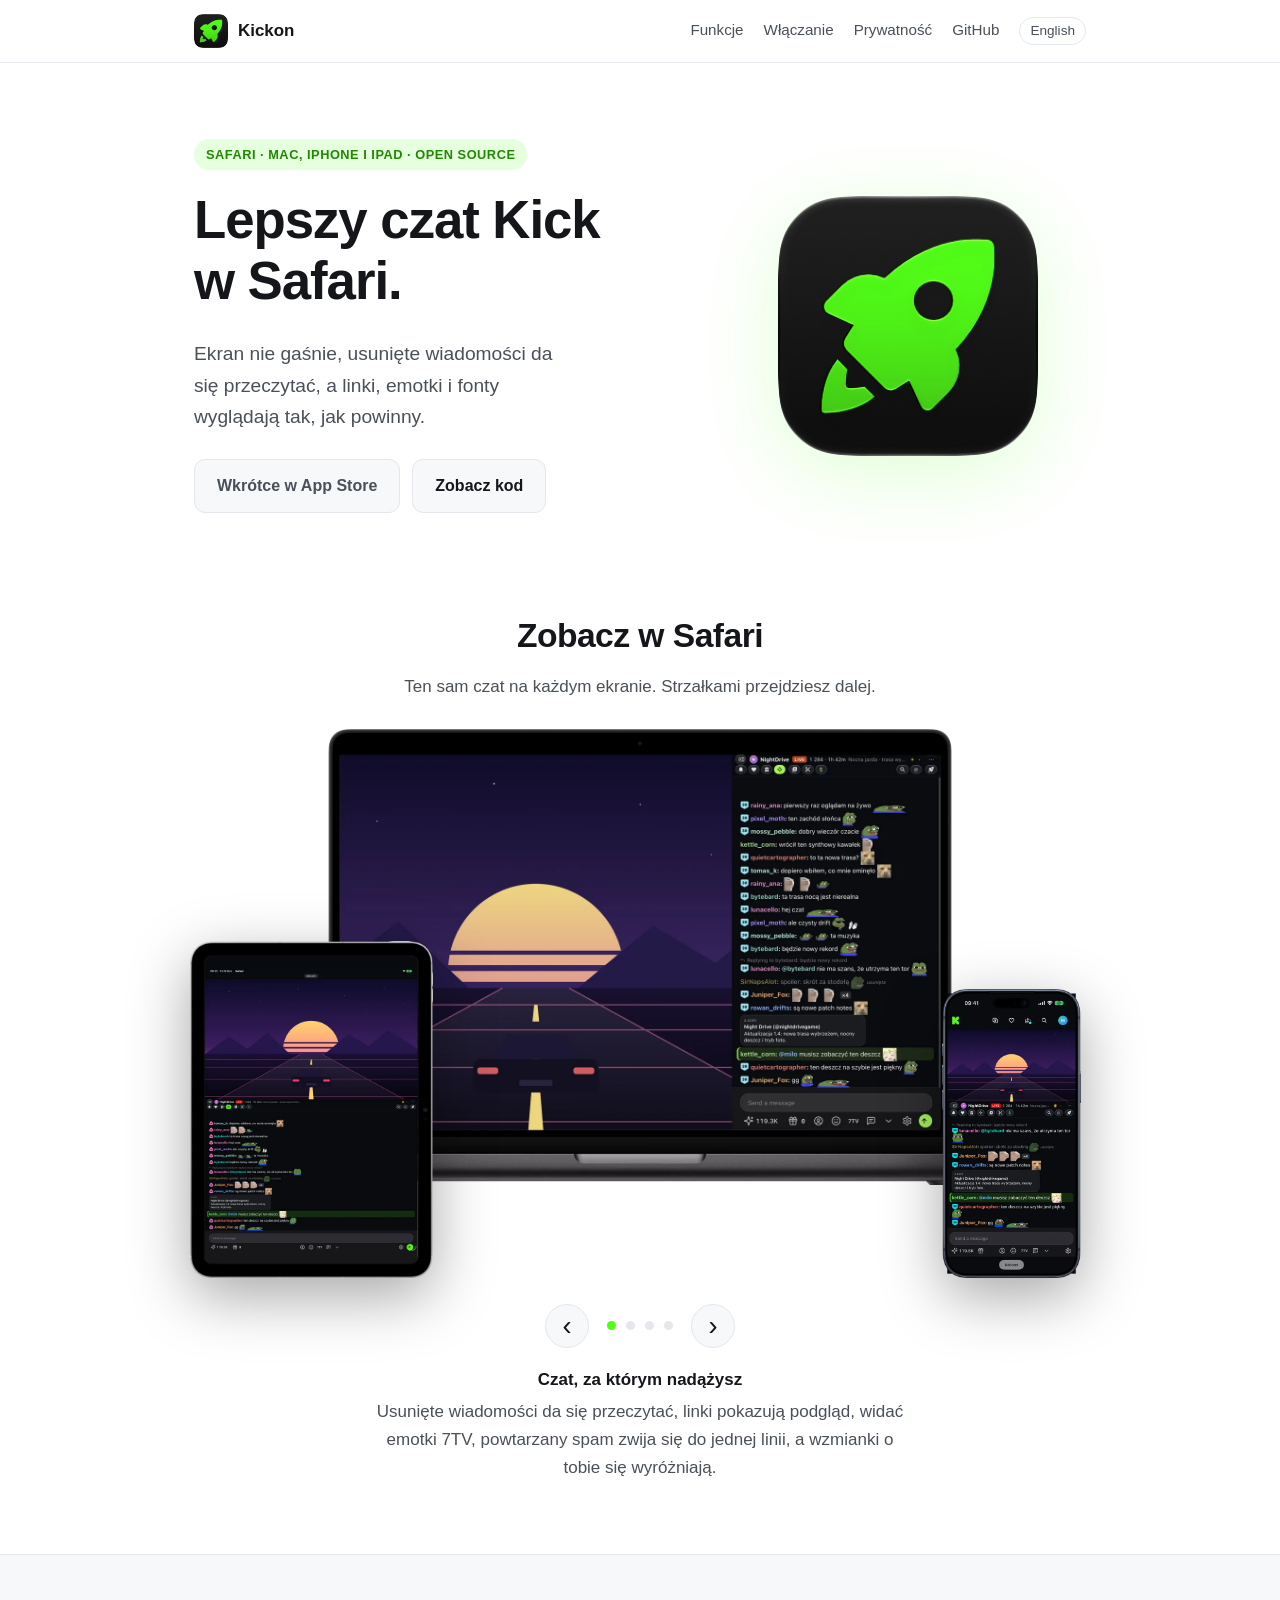
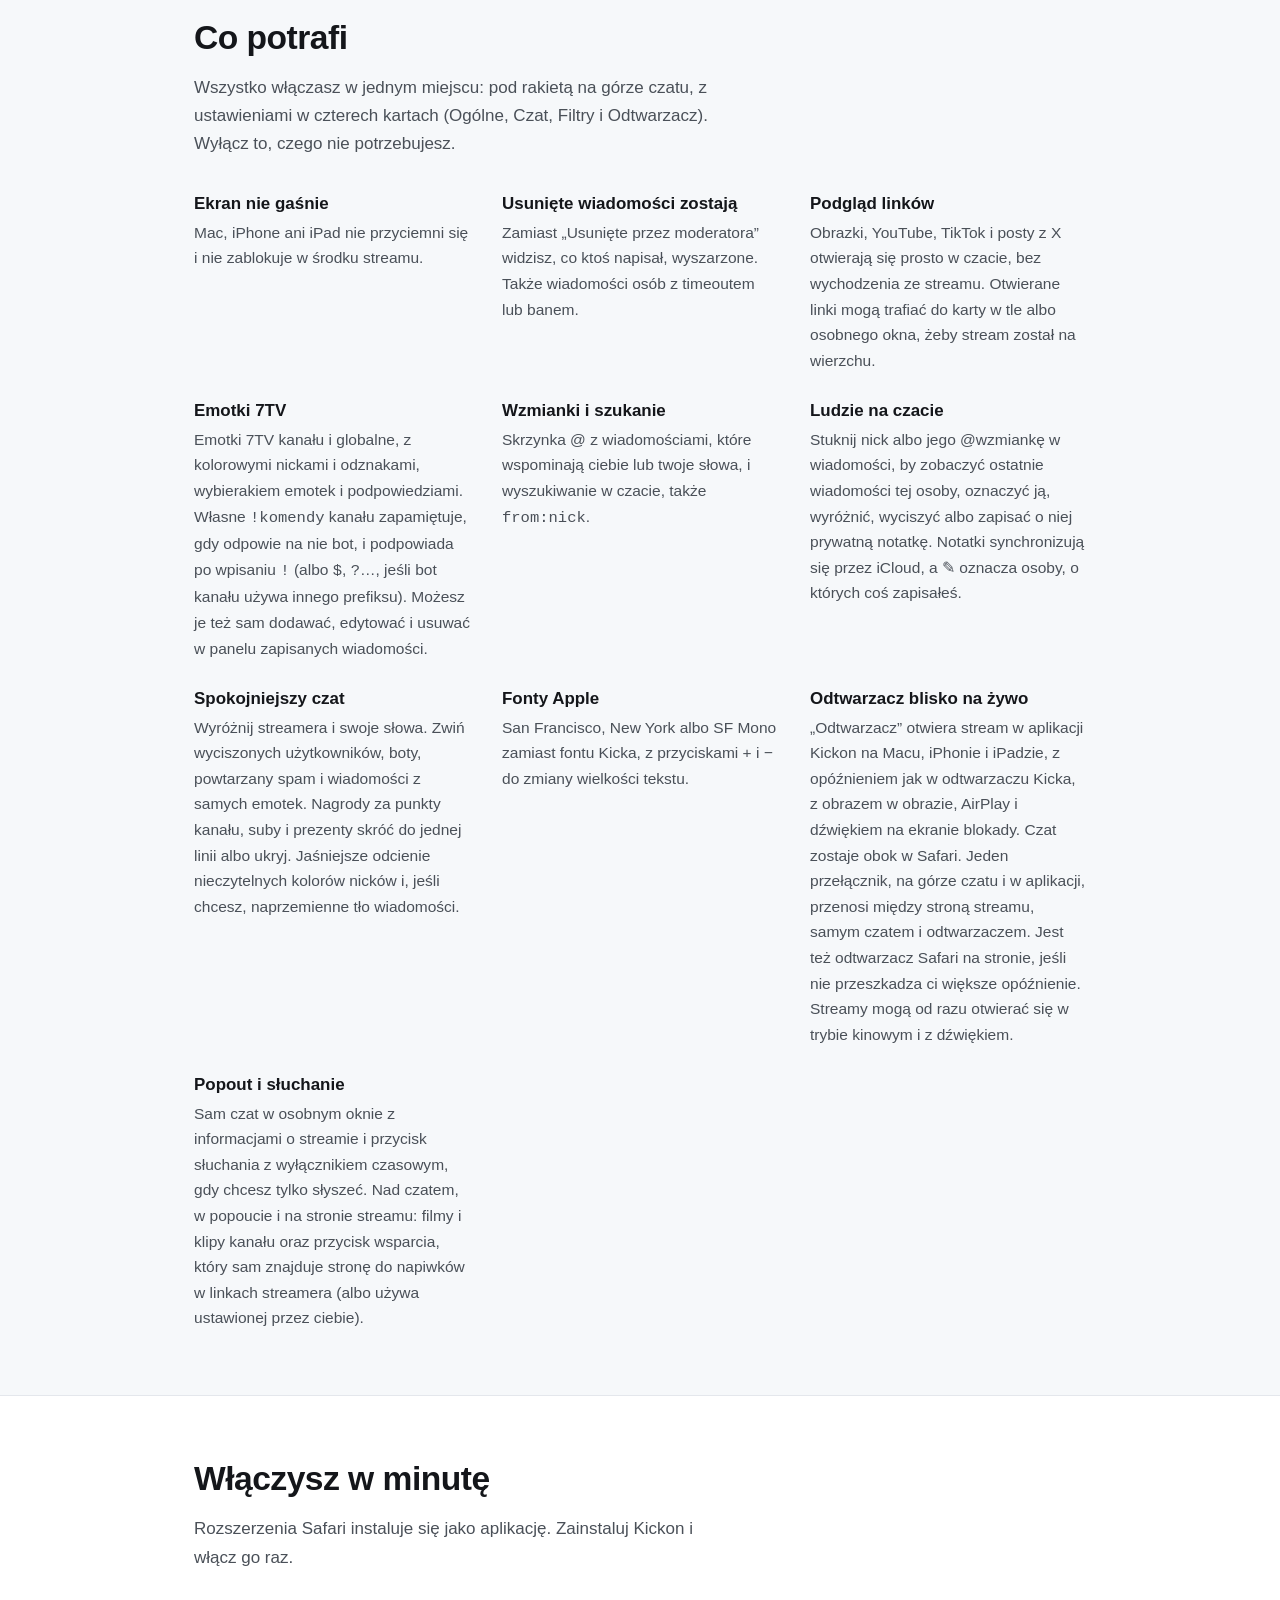
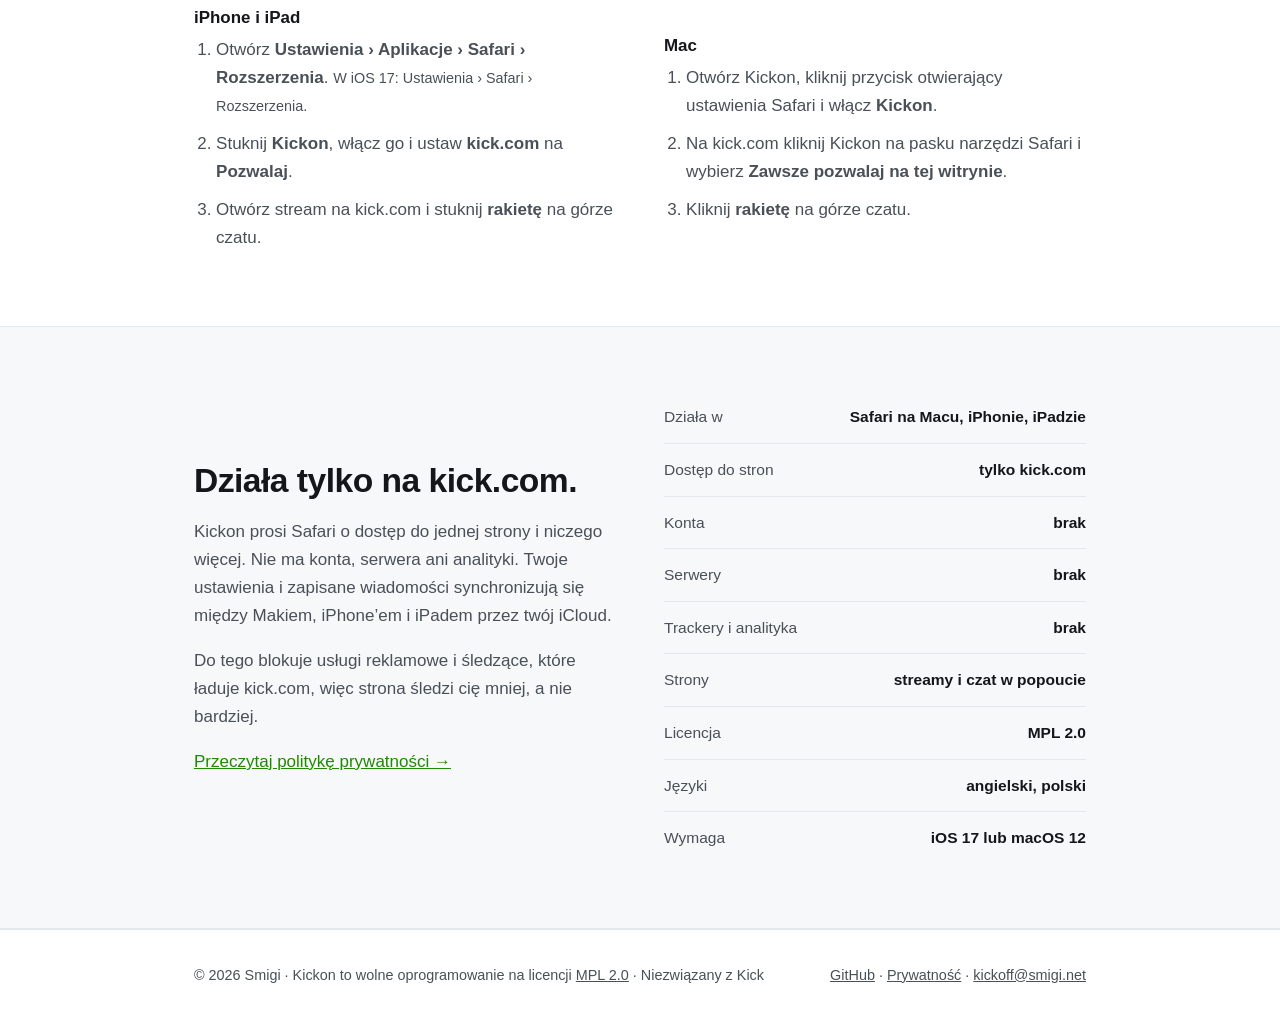
==== commit 62fec76e: "Change name to Kickon to comply with trademarks" ====
--- a/website/pl/index.html
+++ b/website/pl/index.html
@@ -8,19 +8,19 @@
 <head>
   <meta charset="utf-8">
   <meta name="viewport" content="width=device-width, initial-scale=1">
-  <title>Kickoff — Lepszy czat Kick.com w Safari</title>
+  <title>Kickon — Lepszy czat Kick.com w Safari</title>
   <meta name="description" content="Rozszerzenie Safari na Maca, iPhone’a i iPada, które ulepsza czat na Kick.com: ekran nie gaśnie, usunięte wiadomości zostają, linki mają podgląd, są emotki 7TV i fonty Apple. Bez kont i trackerów. Open source, MPL 2.0.">
-  <meta property="og:title" content="Kickoff — Lepszy czat Kick.com w Safari">
+  <meta property="og:title" content="Kickon — Lepszy czat Kick.com w Safari">
   <meta property="og:description" content="Ekran nie gaśnie, usunięte wiadomości zostają, linki mają podgląd, są emotki 7TV. Dla Safari na Macu, iPhonie i iPadzie.">
-  <meta property="og:image" content="https://kickoff.smigi.net/assets/icon.png">
-  <meta property="og:url" content="https://kickoff.smigi.net/pl/">
+  <meta property="og:image" content="https://kickon.smigi.net/assets/icon.png">
+  <meta property="og:url" content="https://kickon.smigi.net/pl/">
   <meta name="theme-color" content="#0b0d0e">
   <meta property="og:locale" content="pl">
   <meta property="og:locale:alternate" content="en">
-  <link rel="canonical" href="https://kickoff.smigi.net/pl/">
-  <link rel="alternate" hreflang="en" href="https://kickoff.smigi.net/">
-  <link rel="alternate" hreflang="pl" href="https://kickoff.smigi.net/pl/">
-  <link rel="alternate" hreflang="x-default" href="https://kickoff.smigi.net/">
+  <link rel="canonical" href="https://kickon.smigi.net/pl/">
+  <link rel="alternate" hreflang="en" href="https://kickon.smigi.net/">
+  <link rel="alternate" hreflang="pl" href="https://kickon.smigi.net/pl/">
+  <link rel="alternate" hreflang="x-default" href="https://kickon.smigi.net/">
   <link rel="icon" href="../assets/icon.png" type="image/png">
   <link rel="stylesheet" href="../style.css">
 </head>
@@ -30,7 +30,7 @@
   <div class="wrap">
     <a class="logo" href="/pl/">
       <img src="../assets/icon.png" alt="" width="34" height="34">
-      Kickoff
+      Kickon
     </a>
     <nav>
       <a href="#features">Funkcje</a>
@@ -53,11 +53,11 @@
         <a class="btn btn-secondary" href="https://github.com/lakafior/Kickoff">Zobacz kod</a>
       </div>
     </div>
-    <img class="hero-icon" src="../assets/icon.png" width="256" height="256" alt="Ikona Kickoff: zielona rakieta na czarnym tle.">
-  </div>
-</section>
-
-<section class="showcase" aria-label="Kickoff na Macu, iPadzie i iPhonie">
+    <img class="hero-icon" src="../assets/icon.png" width="256" height="256" alt="Ikona Kickon: zielona rakieta na czarnym tle.">
+  </div>
+</section>
+
+<section class="showcase" aria-label="Kickon na Macu, iPadzie i iPhonie">
   <div class="wrap">
     <div class="section-head"><h2>Zobacz w Safari</h2><p>Ten sam czat na każdym ekranie. Strzałkami przejdziesz dalej.</p></div>
     <!-- No JavaScript: one radio per step; the arrows and dots are labels for them. -->
@@ -67,22 +67,22 @@
     <input class="shot-radio" type="radio" name="shot" id="shot-4" aria-label="Żadna wzmianka nie ucieknie">
     <div class="stage">
       <div class="dev dev-mac">
-        <img class="s1" src="../assets/showcase/pl/mac-1.webp" width="1600" height="966" alt="Kickoff w Safari na Macu: Czat, za którym nadążysz">
-        <img class="s2" src="../assets/showcase/pl/mac-2.webp" width="1600" height="966" alt="Kickoff w Safari na Macu: Wszystko w jednym miejscu" loading="lazy">
-        <img class="s3" src="../assets/showcase/pl/mac-3.webp" width="1600" height="966" alt="Kickoff w Safari na Macu: Wiesz, kto pisze" loading="lazy">
-        <img class="s4" src="../assets/showcase/pl/mac-4.webp" width="1600" height="966" alt="Kickoff w Safari na Macu: Żadna wzmianka nie ucieknie" loading="lazy">
+        <img class="s1" src="../assets/showcase/pl/mac-1.webp" width="1600" height="966" alt="Kickon w Safari na Macu: Czat, za którym nadążysz">
+        <img class="s2" src="../assets/showcase/pl/mac-2.webp" width="1600" height="966" alt="Kickon w Safari na Macu: Wszystko w jednym miejscu" loading="lazy">
+        <img class="s3" src="../assets/showcase/pl/mac-3.webp" width="1600" height="966" alt="Kickon w Safari na Macu: Wiesz, kto pisze" loading="lazy">
+        <img class="s4" src="../assets/showcase/pl/mac-4.webp" width="1600" height="966" alt="Kickon w Safari na Macu: Żadna wzmianka nie ucieknie" loading="lazy">
       </div>
       <div class="dev dev-ipad">
-        <img class="s1" src="../assets/showcase/pl/ipad-1.webp" width="640" height="886" alt="Kickoff w Safari na iPadzie: Czat, za którym nadążysz">
-        <img class="s2" src="../assets/showcase/pl/ipad-2.webp" width="640" height="886" alt="Kickoff w Safari na iPadzie: Wszystko w jednym miejscu" loading="lazy">
-        <img class="s3" src="../assets/showcase/pl/ipad-3.webp" width="640" height="886" alt="Kickoff w Safari na iPadzie: Wiesz, kto pisze" loading="lazy">
-        <img class="s4" src="../assets/showcase/pl/ipad-4.webp" width="640" height="886" alt="Kickoff w Safari na iPadzie: Żadna wzmianka nie ucieknie" loading="lazy">
+        <img class="s1" src="../assets/showcase/pl/ipad-1.webp" width="640" height="886" alt="Kickon w Safari na iPadzie: Czat, za którym nadążysz">
+        <img class="s2" src="../assets/showcase/pl/ipad-2.webp" width="640" height="886" alt="Kickon w Safari na iPadzie: Wszystko w jednym miejscu" loading="lazy">
+        <img class="s3" src="../assets/showcase/pl/ipad-3.webp" width="640" height="886" alt="Kickon w Safari na iPadzie: Wiesz, kto pisze" loading="lazy">
+        <img class="s4" src="../assets/showcase/pl/ipad-4.webp" width="640" height="886" alt="Kickon w Safari na iPadzie: Żadna wzmianka nie ucieknie" loading="lazy">
       </div>
       <div class="dev dev-iphone">
-        <img class="s1" src="../assets/showcase/pl/iphone-1.webp" width="440" height="912" alt="Kickoff w Safari na iPhonie: Czat, za którym nadążysz">
-        <img class="s2" src="../assets/showcase/pl/iphone-2.webp" width="440" height="912" alt="Kickoff w Safari na iPhonie: Wszystko w jednym miejscu" loading="lazy">
-        <img class="s3" src="../assets/showcase/pl/iphone-3.webp" width="440" height="912" alt="Kickoff w Safari na iPhonie: Wiesz, kto pisze" loading="lazy">
-        <img class="s4" src="../assets/showcase/pl/iphone-4.webp" width="440" height="912" alt="Kickoff w Safari na iPhonie: Żadna wzmianka nie ucieknie" loading="lazy">
+        <img class="s1" src="../assets/showcase/pl/iphone-1.webp" width="440" height="912" alt="Kickon w Safari na iPhonie: Czat, za którym nadążysz">
+        <img class="s2" src="../assets/showcase/pl/iphone-2.webp" width="440" height="912" alt="Kickon w Safari na iPhonie: Wszystko w jednym miejscu" loading="lazy">
+        <img class="s3" src="../assets/showcase/pl/iphone-3.webp" width="440" height="912" alt="Kickon w Safari na iPhonie: Wiesz, kto pisze" loading="lazy">
+        <img class="s4" src="../assets/showcase/pl/iphone-4.webp" width="440" height="912" alt="Kickon w Safari na iPhonie: Żadna wzmianka nie ucieknie" loading="lazy">
       </div>
     </div>
     <div class="shot-nav">
@@ -103,7 +103,7 @@
     </div>
     <div class="captions" aria-live="polite">
       <div class="caption c1"><h3>Czat, za którym nadążysz</h3><p>Usunięte wiadomości da się przeczytać, linki pokazują podgląd, widać emotki 7TV, powtarzany spam zwija się do jednej linii, a wzmianki o tobie się wyróżniają.</p></div>
-      <div class="caption c2"><h3>Wszystko w jednym miejscu</h3><p>Rakieta na górze czatu otwiera ustawienia Kickoff: fonty Apple, wielkość tekstu i każdą funkcję jako przełącznik, który możesz wyłączyć.</p></div>
+      <div class="caption c2"><h3>Wszystko w jednym miejscu</h3><p>Rakieta na górze czatu otwiera ustawienia Kickon: fonty Apple, wielkość tekstu i każdą funkcję jako przełącznik, który możesz wyłączyć.</p></div>
       <div class="caption c3"><h3>Wiesz, kto pisze</h3><p>Stuknij nick, by zobaczyć ostatnie wiadomości tej osoby, wyróżnić ją, wyciszyć albo zapisać prywatną notatkę, która synchronizuje się przez twój iCloud.</p></div>
       <div class="caption c4"><h3>Żadna wzmianka nie ucieknie</h3><p>Skrzynka @ zbiera wiadomości, które wspominają ciebie lub wybrane słowa, więc nadrobisz je po gorącej chwili.</p></div>
     </div>
@@ -151,7 +151,7 @@
       </div>
       <div class="feature">
         <h3>Odtwarzacz blisko na żywo</h3>
-        <p>„Odtwarzacz” otwiera stream w aplikacji Kickoff na Macu, iPhonie i iPadzie, z opóźnieniem jak w odtwarzaczu Kicka, z obrazem w obrazie, AirPlay i dźwiękiem na ekranie blokady. Czat zostaje obok w Safari. Jeden przełącznik, na górze czatu i w aplikacji, przenosi między stroną streamu, samym czatem i odtwarzaczem. Jest też odtwarzacz Safari na stronie, jeśli nie przeszkadza ci większe opóźnienie. Streamy mogą od razu otwierać się w trybie kinowym i z dźwiękiem.</p>
+        <p>„Odtwarzacz” otwiera stream w aplikacji Kickon na Macu, iPhonie i iPadzie, z opóźnieniem jak w odtwarzaczu Kicka, z obrazem w obrazie, AirPlay i dźwiękiem na ekranie blokady. Czat zostaje obok w Safari. Jeden przełącznik, na górze czatu i w aplikacji, przenosi między stroną streamu, samym czatem i odtwarzaczem. Jest też odtwarzacz Safari na stronie, jeśli nie przeszkadza ci większe opóźnienie. Streamy mogą od razu otwierać się w trybie kinowym i z dźwiękiem.</p>
       </div>
       <div class="feature">
         <h3>Popout i słuchanie</h3>
@@ -165,22 +165,22 @@
   <div class="wrap">
     <div class="section-head">
       <h2>Włączysz w minutę</h2>
-      <p>Rozszerzenia Safari instaluje się jako aplikację. Zainstaluj Kickoff i włącz go raz.</p>
+      <p>Rozszerzenia Safari instaluje się jako aplikację. Zainstaluj Kickon i włącz go raz.</p>
     </div>
     <div class="split">
       <div>
         <h3>iPhone i iPad</h3>
         <ol class="steps">
           <li>Otwórz <b>Ustawienia › Aplikacje › Safari › Rozszerzenia</b>. <span class="note">W iOS 17: Ustawienia › Safari › Rozszerzenia.</span></li>
-          <li>Stuknij <b>Kickoff</b>, włącz go i ustaw <b>kick.com</b> na <b>Pozwalaj</b>.</li>
+          <li>Stuknij <b>Kickon</b>, włącz go i ustaw <b>kick.com</b> na <b>Pozwalaj</b>.</li>
           <li>Otwórz stream na kick.com i stuknij <b>rakietę</b> na górze czatu.</li>
         </ol>
       </div>
       <div>
         <h3>Mac</h3>
         <ol class="steps">
-          <li>Otwórz Kickoff, kliknij przycisk otwierający ustawienia Safari i włącz <b>Kickoff</b>.</li>
-          <li>Na kick.com kliknij Kickoff na pasku narzędzi Safari i wybierz <b>Zawsze pozwalaj na tej witrynie</b>.</li>
+          <li>Otwórz Kickon, kliknij przycisk otwierający ustawienia Safari i włącz <b>Kickon</b>.</li>
+          <li>Na kick.com kliknij Kickon na pasku narzędzi Safari i wybierz <b>Zawsze pozwalaj na tej witrynie</b>.</li>
           <li>Kliknij <b>rakietę</b> na górze czatu.</li>
         </ol>
       </div>
@@ -194,7 +194,7 @@
       <div>
         <h2>Działa tylko na kick.com.</h2>
         <p>
-          Kickoff prosi Safari o dostęp do jednej strony i niczego więcej. Nie ma
+          Kickon prosi Safari o dostęp do jednej strony i niczego więcej. Nie ma
           konta, serwera ani analityki. Twoje ustawienia i zapisane wiadomości
           synchronizują się między Makiem, iPhone’em i iPadem przez twój iCloud.
         </p>
@@ -221,7 +221,7 @@
 
 <footer>
   <div class="wrap">
-    <span>© 2026 Smigi · Kickoff to wolne oprogramowanie na licencji
+    <span>© 2026 Smigi · Kickon to wolne oprogramowanie na licencji
       <a href="https://github.com/lakafior/Kickoff/blob/main/LICENSE">MPL 2.0</a> ·
       Niezwiązany z Kick</span>
     <span>
@@ -240,7 +240,7 @@
     var s = document.createElement("script");
     s.src = (local ? "" : "https://smigi.net") + "/os/chrome.js";
     s.dataset.app = "kickoff";
-    s.dataset.title = "Kickoff";
+    s.dataset.title = "Kickon";
     document.head.appendChild(s);
   })();
 </script>
--- a/website/style.css
+++ b/website/style.css
@@ -3,7 +3,7 @@
    obtain one at https://mozilla.org/MPL/2.0/. */
 
 /* No framework, no build step, no JavaScript of our own. Same shape as
-   dutch.smigi.net, in Kickoff's colours: Kick green on near-black. */
+   dutch.smigi.net, in Kickon's colours: Kick green on near-black. */
 
 :root {
   --green: #53fc18;  /* the app icon's rocket */
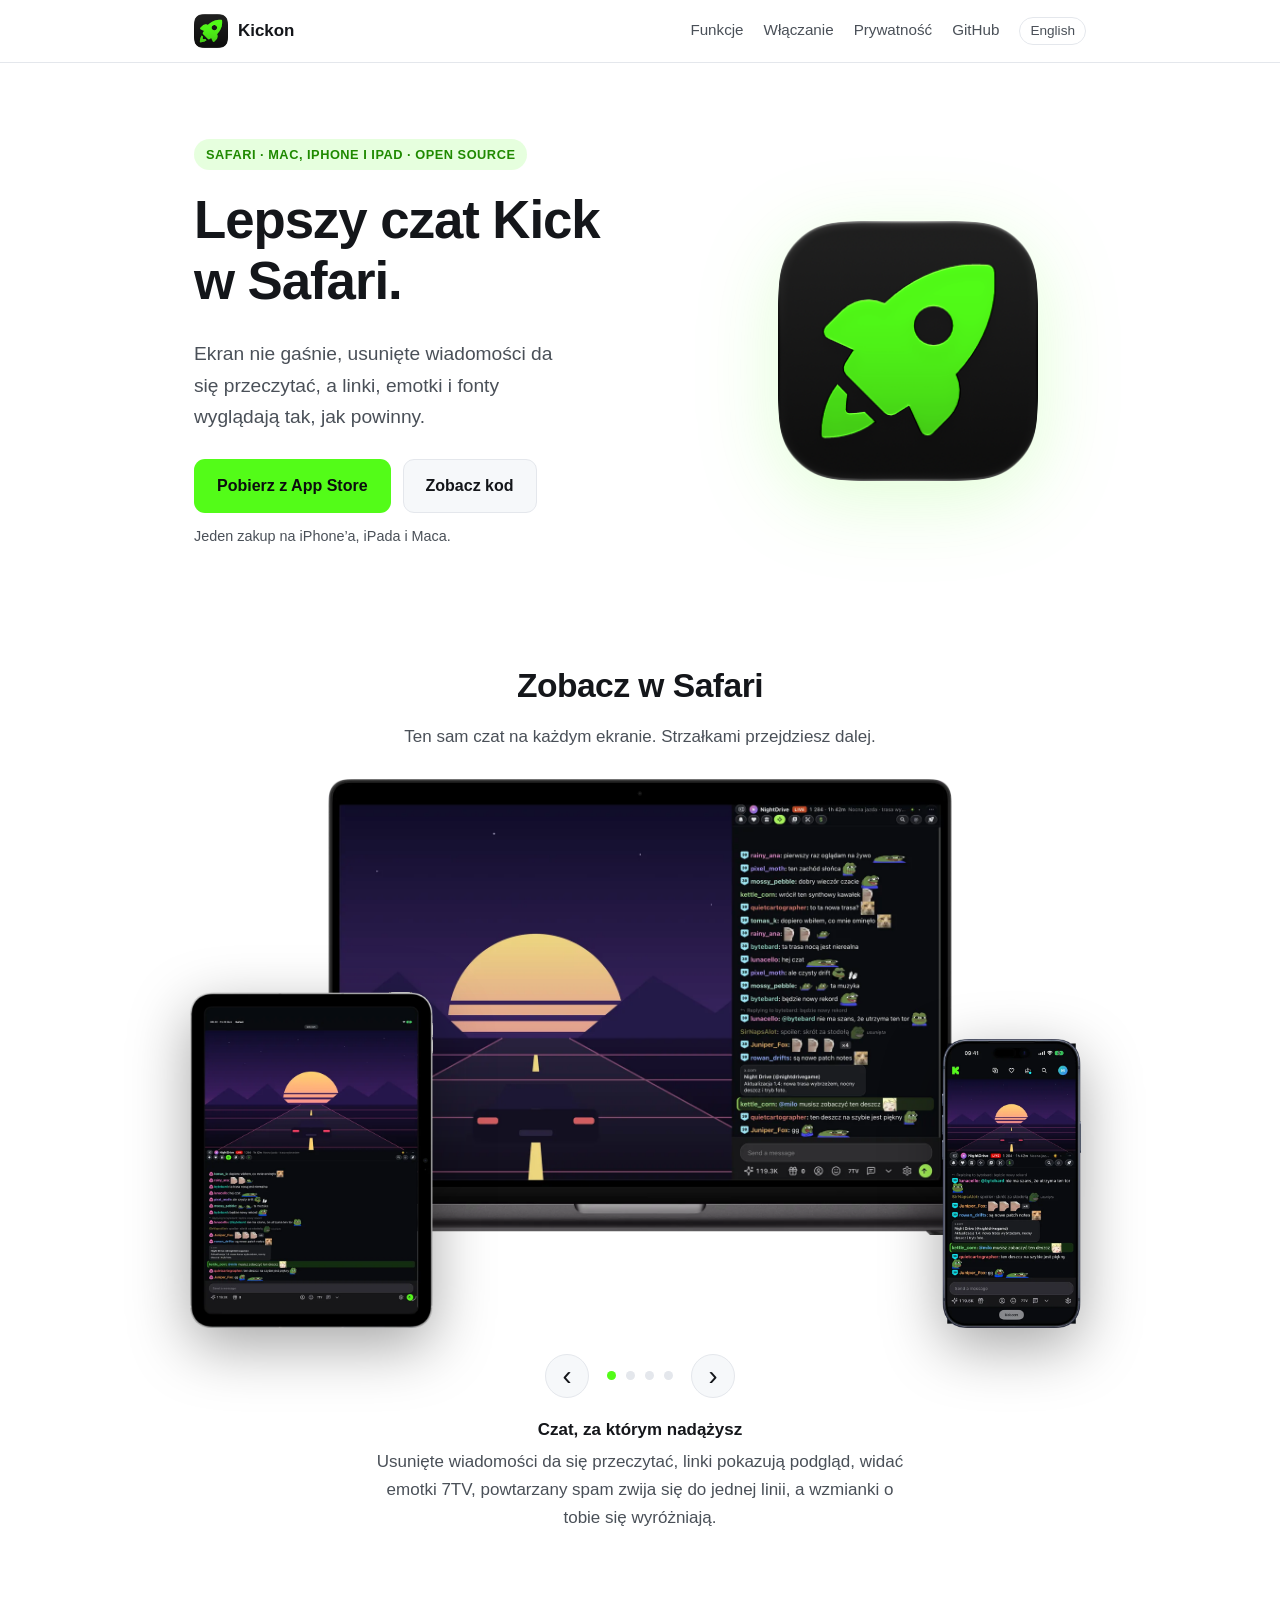
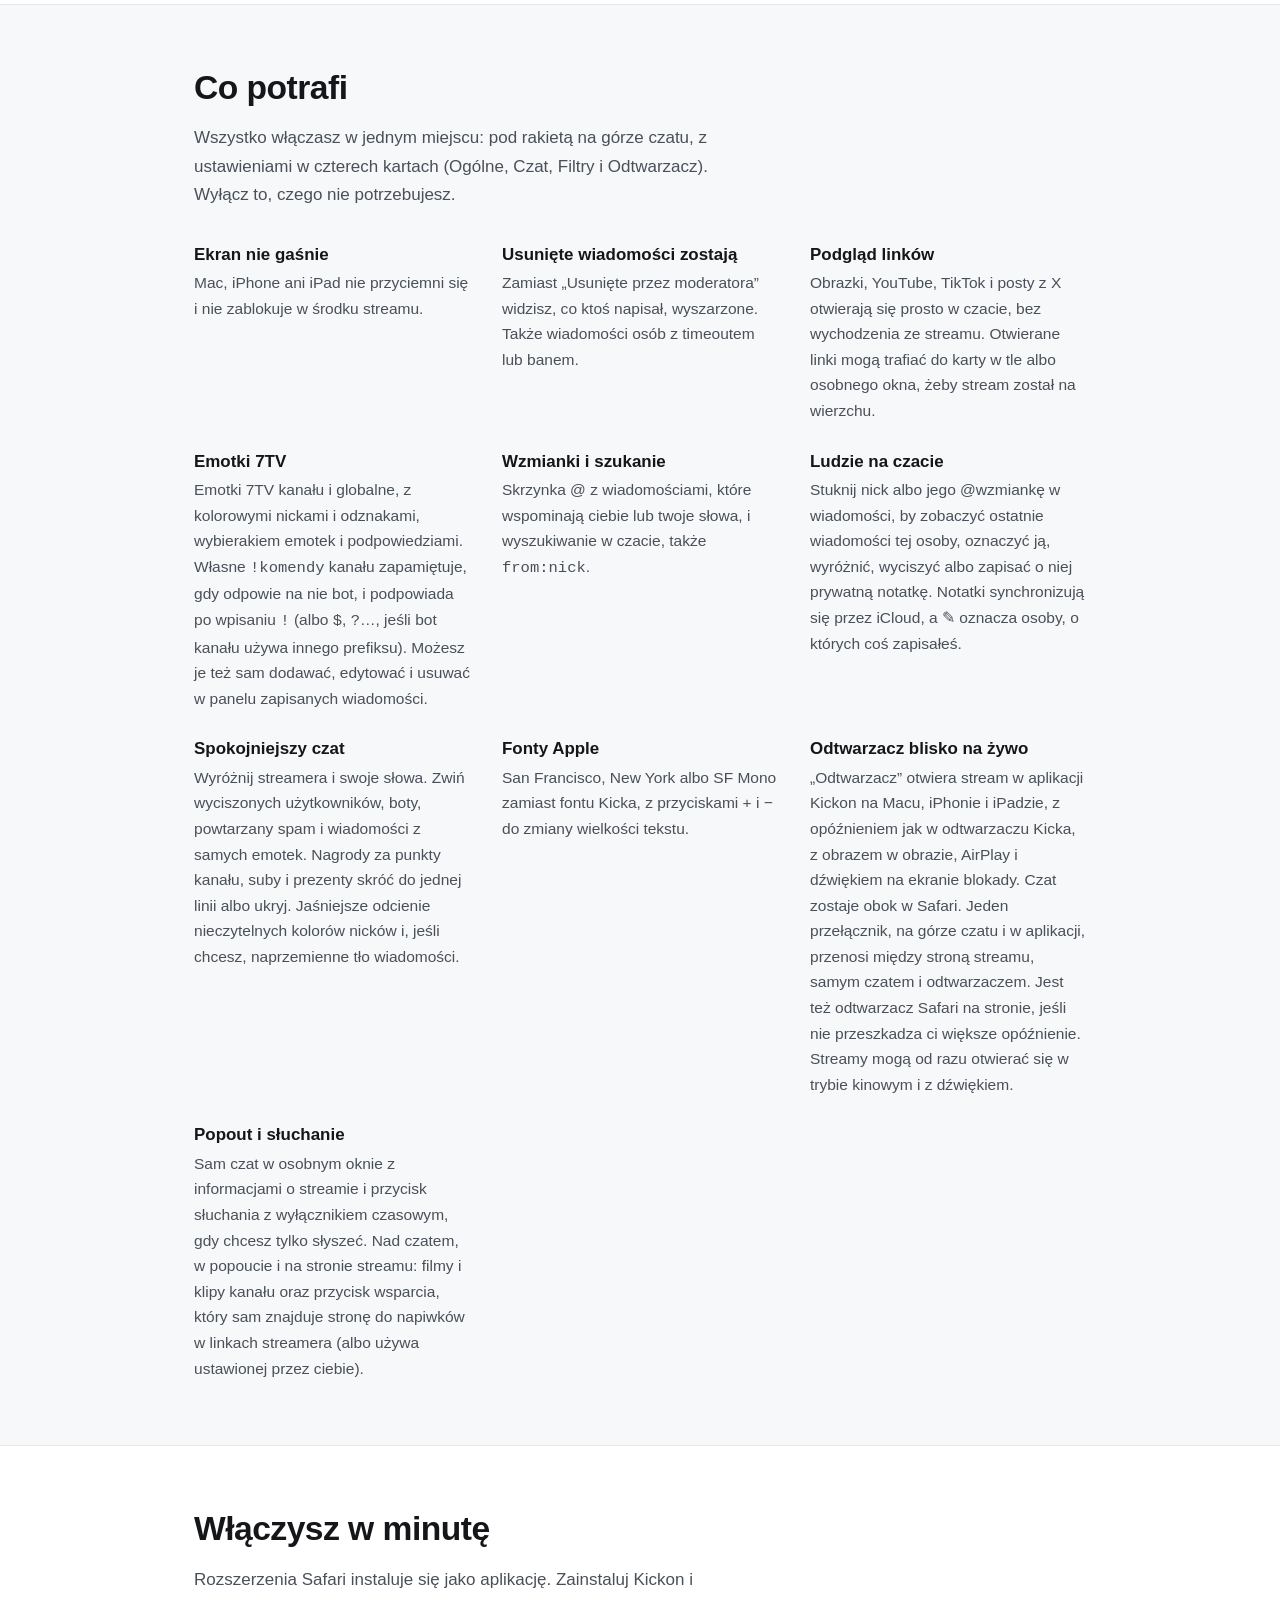
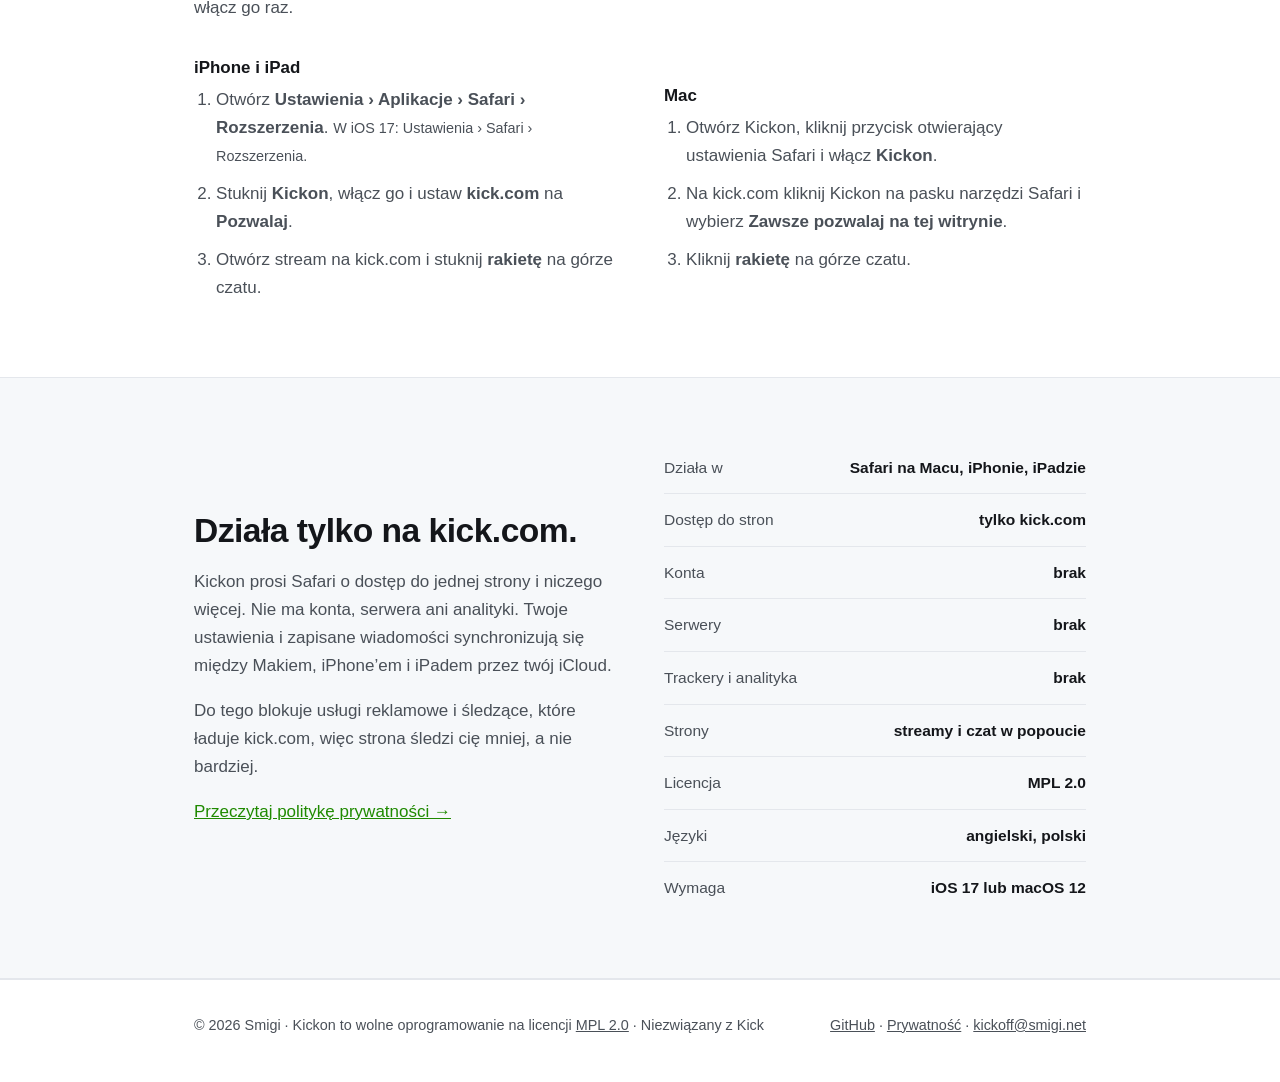
==== commit 5638529d: "Link to appstore" ====
--- a/website/pl/index.html
+++ b/website/pl/index.html
@@ -49,9 +49,10 @@
       <h1>Lepszy czat Kick w&nbsp;Safari.</h1>
       <p class="lede">Ekran nie gaśnie, usunięte wiadomości da się przeczytać, a linki, emotki i fonty wyglądają tak, jak powinny.</p>
       <div class="cta">
-        <span class="btn btn-soon">Wkrótce w App&nbsp;Store</span>
+        <a class="btn btn-primary" href="https://apps.apple.com/us/app/kickon-for-safari/id6820534895">Pobierz z App&nbsp;Store</a>
         <a class="btn btn-secondary" href="https://github.com/lakafior/Kickoff">Zobacz kod</a>
       </div>
+      <p class="cta-note">Jeden zakup na iPhone’a, iPada i Maca.</p>
     </div>
     <img class="hero-icon" src="../assets/icon.png" width="256" height="256" alt="Ikona Kickon: zielona rakieta na czarnym tle.">
   </div>
--- a/website/style.css
+++ b/website/style.css
@@ -122,6 +122,7 @@
 }
 
 .cta { display: flex; gap: 12px; flex-wrap: wrap; margin-top: 26px; }
+.cta-note { margin-top: 12px; font-size: .9rem; color: var(--body); }
 .btn {
   display: inline-block;
   padding: 13px 22px;
@@ -133,8 +134,6 @@
 }
 .btn-primary { color: #0b0d0e; background: var(--green); }
 .btn-secondary { color: var(--ink); border-color: var(--line); background: var(--panel); }
-/* Until the App Store listing is live: looks like the button, isn't a link. */
-.btn-soon { color: var(--body); border-color: var(--line); background: var(--panel); cursor: default; }
 
 .hero-icon {
   display: block;
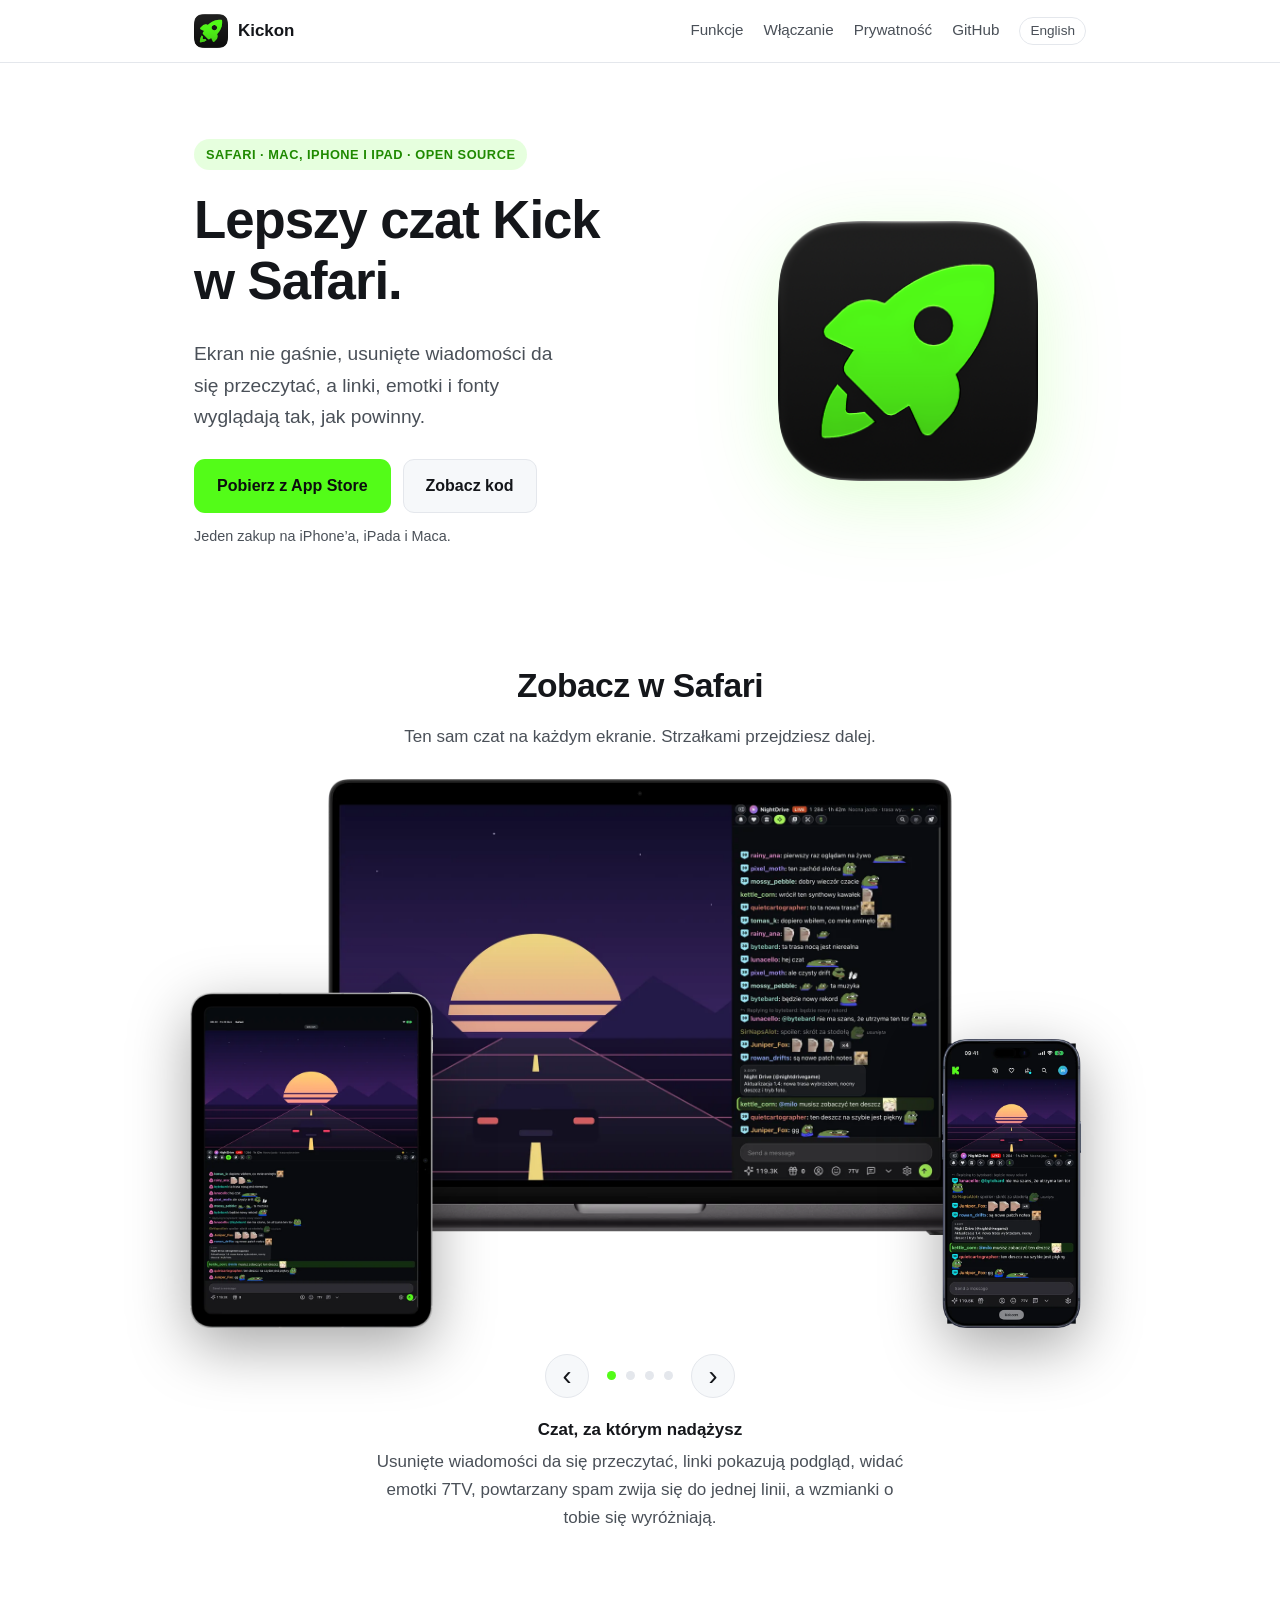
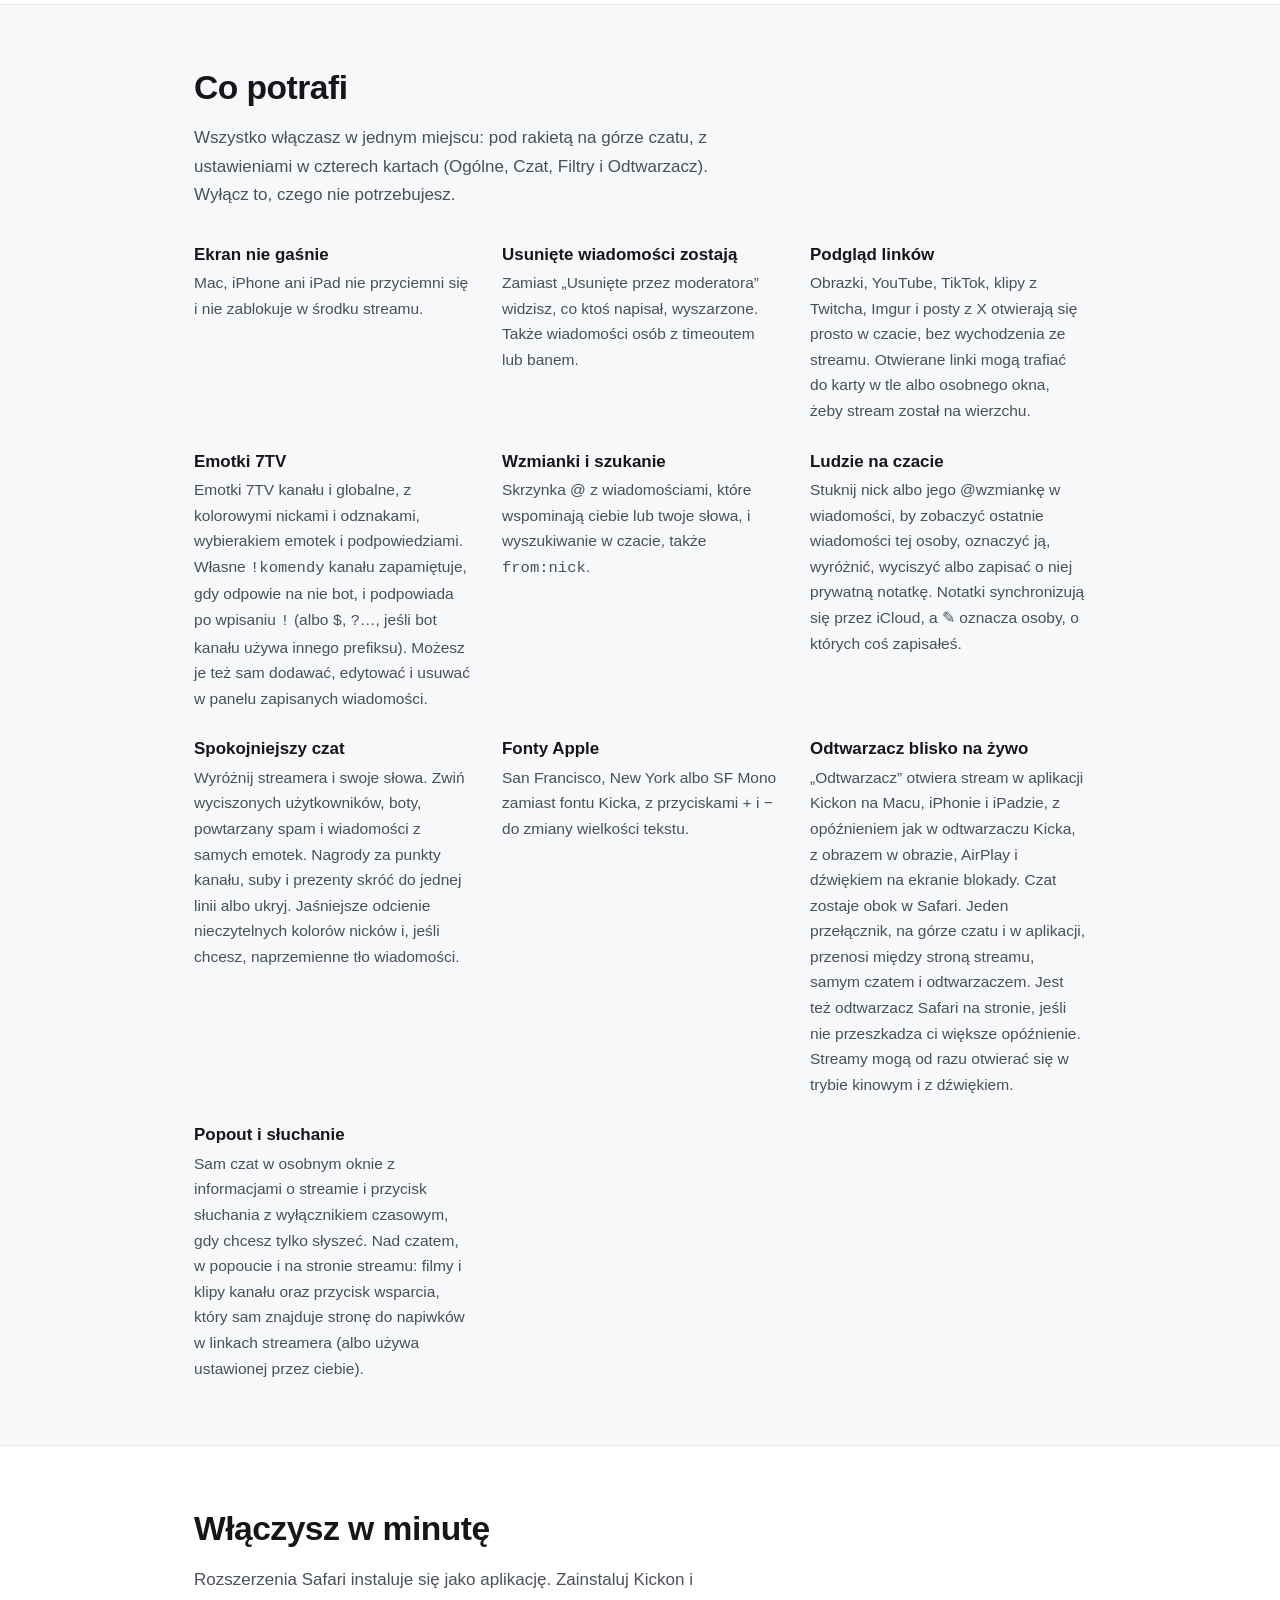
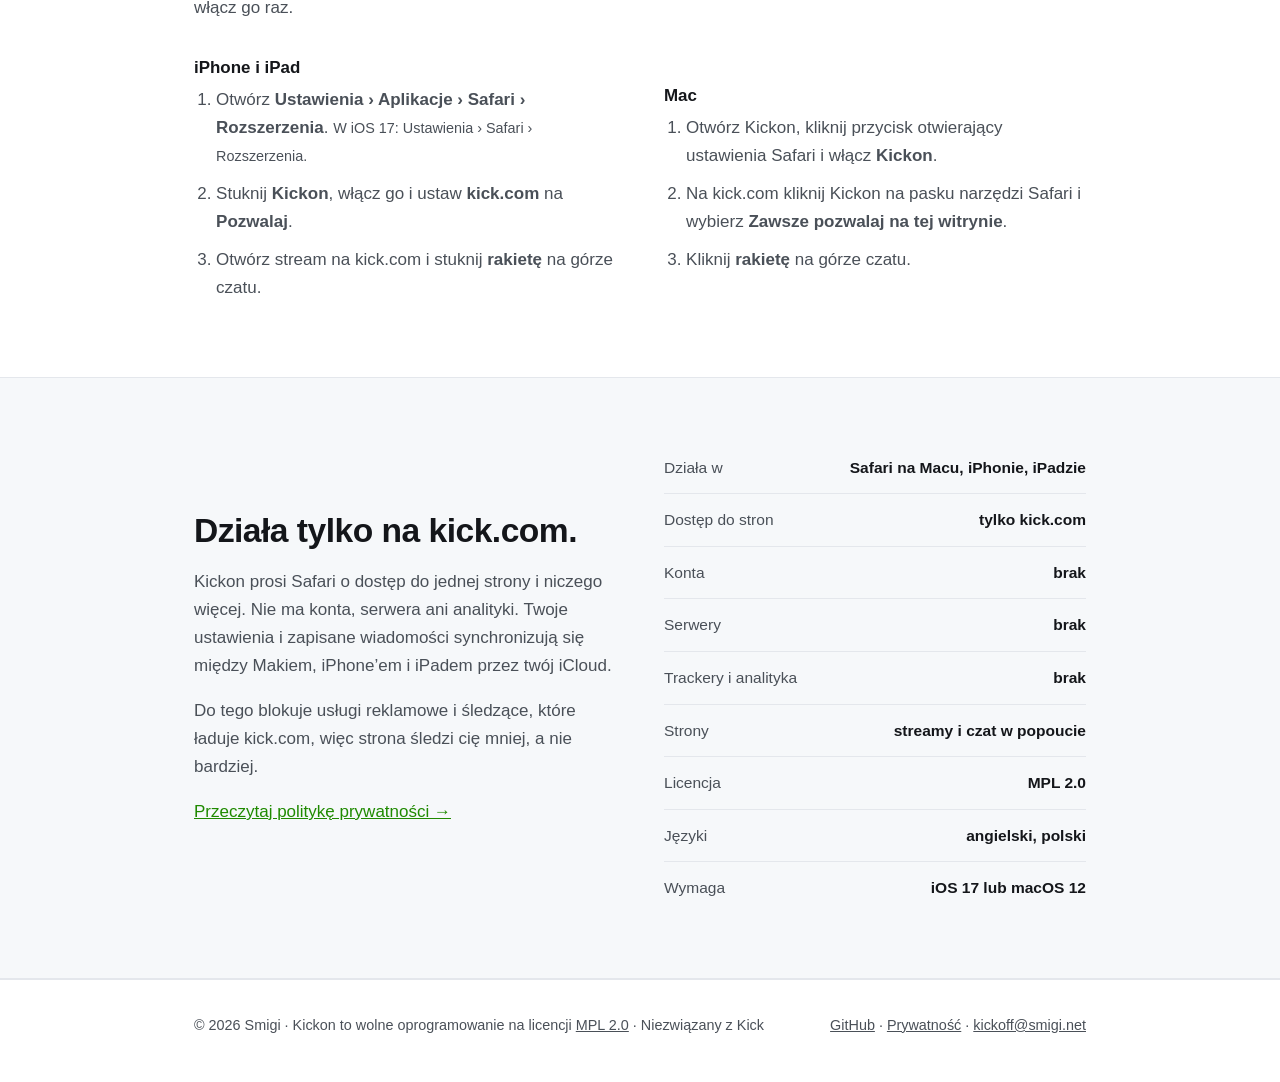
==== commit cc2b29c9: "fic channel point icon, tiktok embedded player, added twitch and imguer embedded message in chat" ====
--- a/website/pl/index.html
+++ b/website/pl/index.html
@@ -128,7 +128,7 @@
       </div>
       <div class="feature">
         <h3>Podgląd linków</h3>
-        <p>Obrazki, YouTube, TikTok i posty z X otwierają się prosto w czacie, bez wychodzenia ze streamu. Otwierane linki mogą trafiać do karty w tle albo osobnego okna, żeby stream został na wierzchu.</p>
+        <p>Obrazki, YouTube, TikTok, klipy z Twitcha, Imgur i posty z X otwierają się prosto w czacie, bez wychodzenia ze streamu. Otwierane linki mogą trafiać do karty w tle albo osobnego okna, żeby stream został na wierzchu.</p>
       </div>
       <div class="feature">
         <h3>Emotki 7TV</h3>
